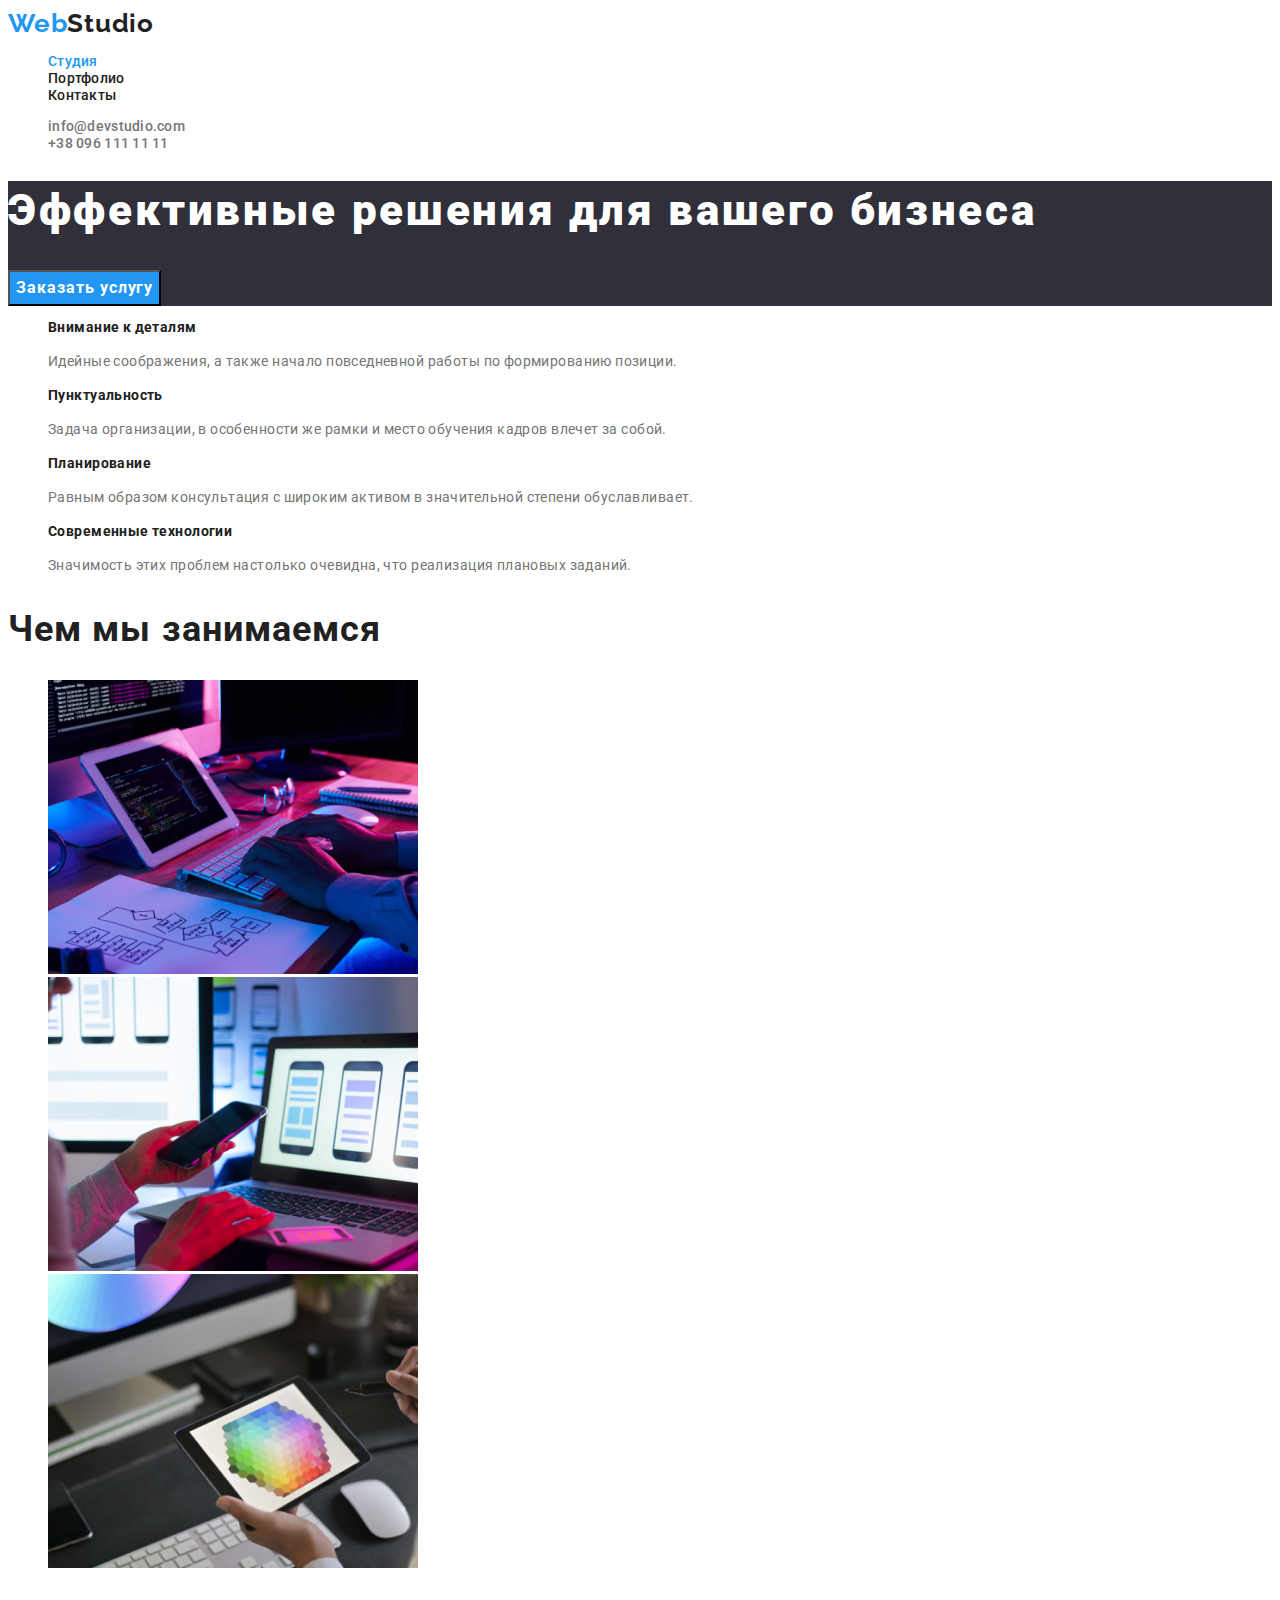
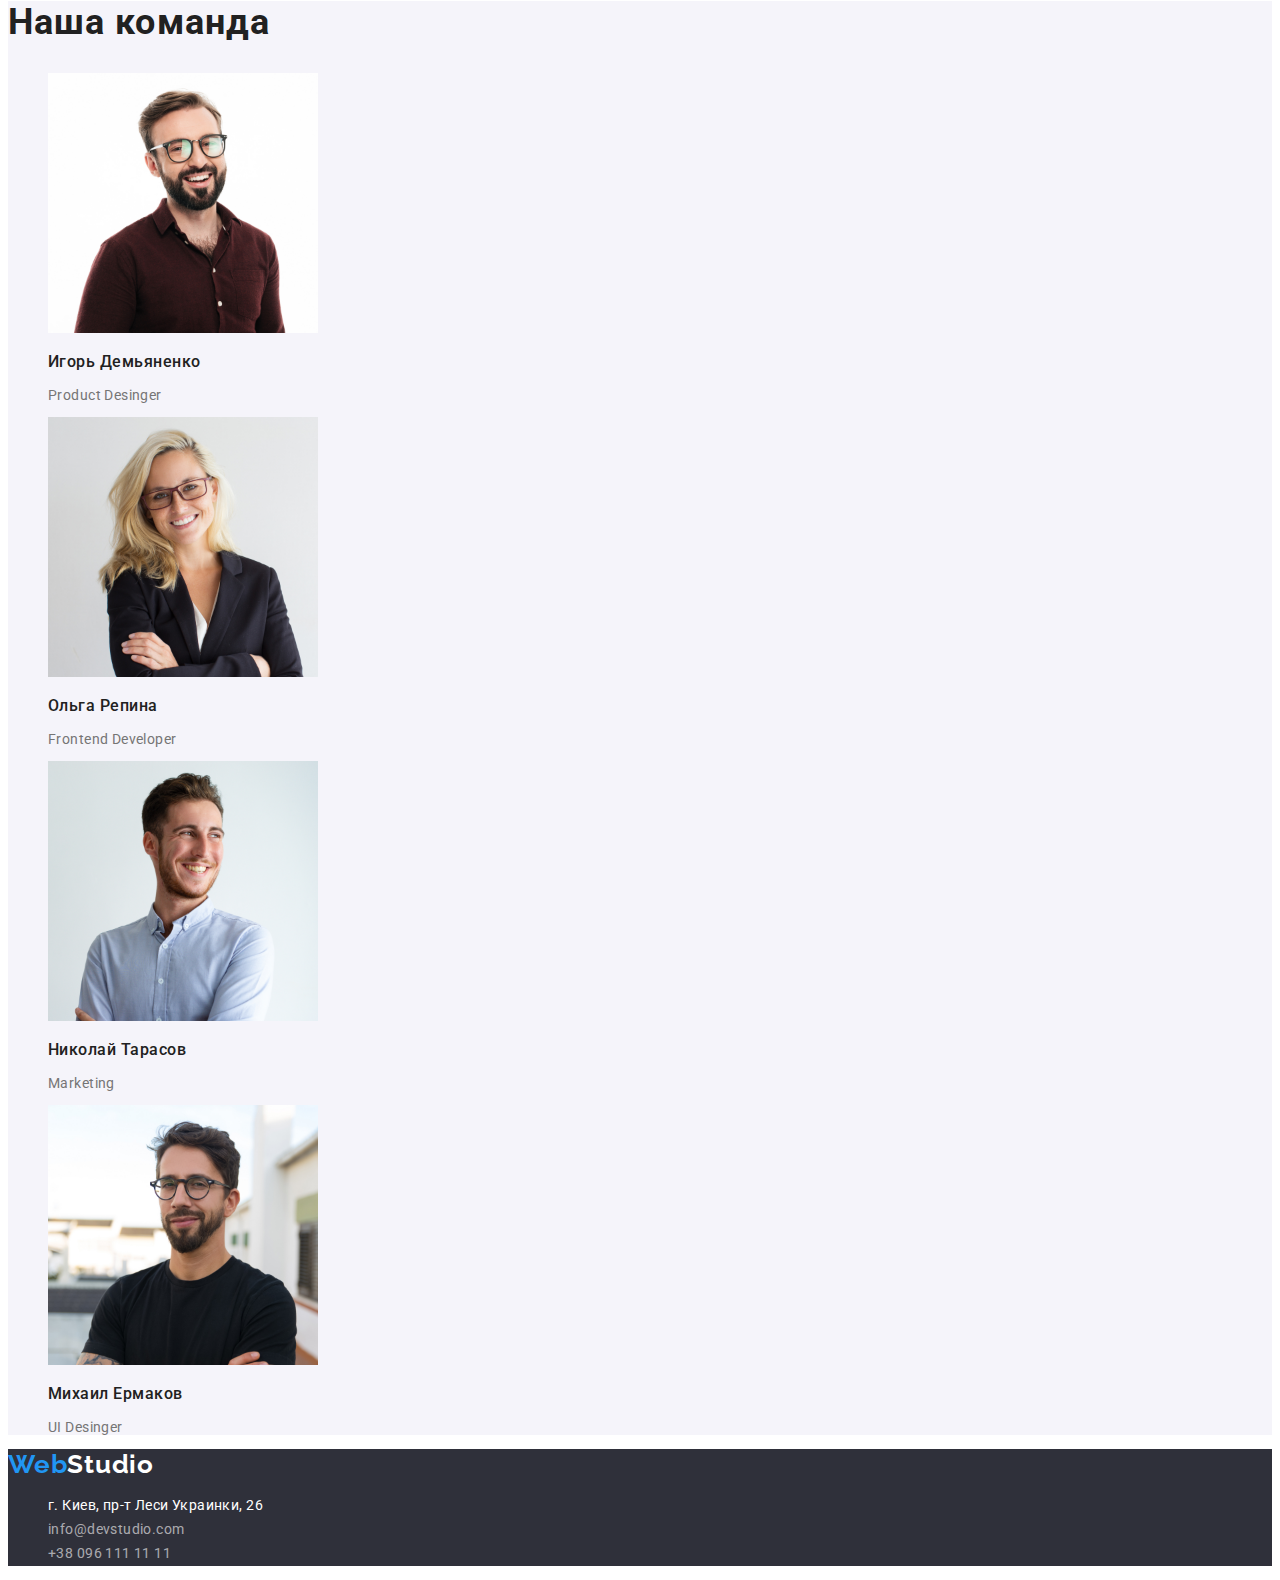
==== index.html @ acb9602a "Новый репозиторий" ====
<!DOCTYPE html>
<html lang="ru">
    <head>
        <meta charset="UTF-8">
        <meta http-equiv="X-UA-Compatible" content="IE=edge">
        <meta name="viewport" content="width=device-width, initial-scale=1.0">
        <title>Document</title>
        <link rel="preconnect" href="https://fonts.googleapis.com">
        <link rel="preconnect" href="https://fonts.gstatic.com" crossorigin>
        <link href="https://fonts.googleapis.com/css2?family=Raleway:wght@700&family=Roboto:wght@400;500;700;900&display=swap" rel="stylesheet">
        <link rel="stylesheet" href="./css/styles.css">
    </head>
    <body>  
        <!--Шапка-->
        <header class="header">
            <nav class="header-navigation">
                <a href="/" class="link header-logo">Web<span class="header-studio">Studio</span> </a>
                <ul class="list header-list">
                    <li class="header-item"><a class="link header-link current"  href="./index.html">Студия</a></li>
                    <li class="header-item"><a class="link header-link" href="./portfolio.html">Портфолио</a></li>
                    <li class="header-item"><a class="link header-link" href="">Контакты</a></li>
                </ul>
            </nav>              
            <ul class="list contact-list">
                <li class="contact-item"><a href="mailto:info@devstudio.com" class="link contact-link" >info@devstudio.com</a></li>
                <li class="contact-item"><a href="tel:+380961111111" class="link contact-link">+38 096 111 11 11</a></li>
            </ul>
        </header>  
        <main>
        <!--Основной-->  
            <div class="hero">
                <section class="hero-section">
                    <h1 class="hero-section-title">Эффективные решения для вашего бизнеса</h1>
                    <button type="button" class="hero-section-btn">Заказать услугу</button>
                </section>
            </div> 
        <!--Наша особенность-->
            <section class="differences">
                <h2 class="visually-hidden" >Наша особенность</h2>
                <ul class="list differences-list">
                    <li class="differences-item">
                        <h3 class="differences-title">Внимание к деталям</h3>
                        <p class="differences-after-title" >Идейные соображения, а также начало повседневной работы по формированию позиции.</p>
                    </li>
                    <li class="differences-item">
                        <h3 class="differences-title">Пунктуальность</h3>
                        <p class="differences-after-title">Задача организации, в особенности же рамки и место обучения кадров влечет за собой.</p>     
                    </li>
                    <li class="differences-item">
                        <h3 class="differences-title">Планирование</h3>
                        <p class="differences-after-title">Равным образом консультация с широким активом в значительной степени обуславливает.</p>                  
                    </li>
                    <li class="differences-item">
                        <h3 class="differences-title">Современные технологии</h3>
                        <p class="differences-after-title">Значимость этих проблем настолько очевидна, что реализация плановых заданий.</p>
                    </li>
                </ul> 
            </section>
        <!--Чем мы занимаемся-->   
            <section class="work">
                <h2 class="work-title">Чем мы занимаемся</h2>
                <ul class="list work-list">
                    <li class="work-item">
                        <img src="./images/картинка1.jpg" alt="картинка 1" width="370" height="294">
                    </li>
                    <li class="work-item">
                        <img src="./images/картинка2.jpg" alt="картинка 2" width="370" height="294">
                    </li>
                    <li class="work-item">
                        <img src="./images/картинка3.jpg" alt="картинка 3" width="370" height="294">
                    </li>
                </ul> 
            </section>
        <!--Наша команда-->
            <section class="command">
                <h2 class="command-title">Наша команда</h2>
                <ul class="list command-list">
                    <li class="command-item">
                        <img src="./images/ИгорьДемьяненко.jpg" alt="Игорь Демьяненко" width="270" height="260">
                        <h3 class="command-name">Игорь Демьяненко</h3>
                        <p class="command-after-title">Product Desinger</p>
                    </li> 
                    <li class="command-item"><img src="./images/ОльгаРепина.jpg" alt="Ольга Репина" width="270" height="260">
                        <h3 class="command-name">Ольга Репина</h3>
                        <p class="command-after-title">Frontend Developer</p>
                    </li>
                    <li class="command-item">
                        <img src="./images/НиколайТарасов.jpg" alt="Николай Тарасов" width="270" height="260">
                        <h3 class="command-name">Николай Тарасов</h3>
                        <p class="command-after-title">Marketing</p>
                    </li>
                    <li class="command-item">
                        <img src="./images/МихаилЕрмаков.jpg" alt="Михаил Ермаков" width="270" height="260">
                        <h3 class="command-name">Михаил Ермаков</h3>
                        <p class="command-after-title">UI Desinger</p>
                    </li>    
                </ul>    
            </section>    
        </main> 
        <!--Подвал-->
        <footer class="footer">
            <a href="/" class="link footer-logo">Web<span class="footer-studio">Studio</span> </a>
            <address>
                <ul class="list footer-list">
                    <li class="footer-item"><a href="" class="link footer-adress">г. Киев, пр-т Леси Украинки, 26</a></li>
                    <li class="footer-item"><a href="mailto:info@devstudio.com" class="link footer-link">info@devstudio.com</a></li>
                    <li class="footer-item"><a href="tel:+380961111111" class="link footer-link">+38 096 111 11 11</a></li>
                </ul>
            </address>
        </footer>
    </body>
</html>
---- css/styles.css ----
/* основной цвет заголовка #FFFFFF */
/* второй цвет заголовка #212121 */
/* основной  цвет текста #757575 */
/* контакты цвет rgba(255, 255, 255, 0.6) */
/* акцент цвет #2196F3 */

/* основной фон #E5E5E5 */
/* второй фон #2F303A; */
/* третий фон  #F5F4FA */
/* фон шапки #FFFFFF */
/* фон подвал #2F303A*/

/* основной фон кнопки #2196F3 */
/* второй фон кнопки rgba(0, 0, 0, 0.15) */
/* основной цвет текста кнопки #FFFFFF */
/* второй цвет текста кнопки #212121 */
/* основной фон кнопки портфолио #F5F4FA */
/* второй фон кнопки портфолио #2196F3 */
/* основной текст кнопки портфолио #212121 */
/* второй цвет кнопки портфолио #FFFFFF */

:root {
    --main-title-color:#FFFFFF;
    --second-title-color:#212121;
    --main-text-color:#757575;
    --contacts-color:rgba(255, 255, 255, 0.6);
    --accent-color:#2196F3;
    --main-background:#FFFFFF;
    --second-background:#2F303A;
    --third-background:#F5F4FA;
    --header-background:#FFFFFF;
    --footer-background:#2F303A;
    
}

body {
    font-family:'Roboto', sans-serif;
    background-color:var(--main-background);
    color:var(--main-text-color);
    font-size: 14px;
    letter-spacing: 0.03em;
}

.list {
    list-style:none;
}

.link{
    text-decoration: none;
}

/* ------------------- HEDER-------------------------- */

.header{
    background-color:var(--header-background)
}
.header-logo {
font-family: Raleway;
font-weight: 700;
font-size: 26px;
line-height: 1.19;
letter-spacing: 0.03em;
color: var(--accent-color);
}
.header-studio{
    color: var(--second-title-color);
}
.header-link{
    font-style: normal;
    font-weight: 500;
    font-size: 14px;
    line-height: 1.14;
    letter-spacing: 0.02em;
    color:var(--second-title-color);
}
.header-link:hover,
.header-link:focus{
    color: var(--accent-color);
}
.current{
    color: var(--accent-color);
}
.contact-link{
    font-weight: 500;
    font-size: 14px;
    line-height: 1.14;
    letter-spacing: 0.02em;
    color: var(--main-text-color);
}
.contact-link:hover, 
.contact-link:focus{
    color: var(--accent-color);
}

/* ------------------- HERO-------------------------- */

.hero{
    background-color: var(--second-background);
}
.hero-section-title{
    font-weight: 900;
    font-size: 44px;
    line-height: 1.36;
    letter-spacing: 0.06em;
    color:var(--main-title-color);
}
.hero-section-btn{
    cursor: pointer;
    background-color:var(--accent-color) ;
    font-family: inherit;
    font-weight: 700;
    font-size: 16px;
    line-height: 1.87;
    letter-spacing: 0.06em;
    color:var(--main-title-color);
}

/* -------------------DIFFERENCES-------------------------- */

.visually-hidden {
    position: absolute;
    white-space: nowrap;
    width: 1px;
    height: 1px;
    overflow: hidden;
    border: 0;
    padding: 0;
    clip: rect(0 0 0 0);
    clip-path: inset(50%);
    margin: -1px;
}
.differences-title{  
    font-weight: 700;
    font-size: 14px;
    line-height: 1.14;
    letter-spacing: 0.03em;
    color: var(--second-title-color);
}
.differences-after-title{
    font-weight: 400;
    font-size: 14px;
    line-height: 1.71;
    letter-spacing: 0.03em;
}

/* -------------------WORK-------------------------- */

.work-title{
        font-weight: 700;
        font-size: 36px;
        line-height: 1.17;
        letter-spacing: 0.03em;
        color:var(--second-title-color);
}

/* -------------------COMMAND-------------------------- */

.command{
    background-color: var(--third-background);
}
.command-title{
    font-weight: 700;
    font-size: 36px;
    line-height: 1.17;
    letter-spacing: 0.03em;  
    color:var(--second-title-color);  
}

.command-name{
    font-weight: 500;
    font-size: 16px;
    line-height: 1.19;
    letter-spacing: 0.03em;
    color: var(--second-title-color);
}

/* -------------------FOOTER-------------------------- */

.footer{
    background-color:var(--footer-background); 
}

.footer-logo {
    font-family: Raleway;
    font-weight: 700;
    font-size: 26px;
    line-height: 1.19;
    letter-spacing: 0.03em;
    color: var(--accent-color);
    }

.footer-studio{
    color:var(--main-title-color);
    }

.footer-adress{
    font-style: normal;
    font-weight: 400;
    font-size: 14px;
    line-height: 1.71;
    letter-spacing: 0.03em;
    color:var(--main-title-color);
}
.footer-adress:hover,
.footer-adress:focus{
    color: var(--accent-color);
}
.footer-link{
    font-style: normal;
    font-weight: 400;
    font-size: 14px;
    line-height: 1.71;
    letter-spacing: 0.03em;
    color:var(--contacts-color);
    }
.footer-link:hover,
.footer-link:focus{
    color: var(--accent-color);
}

/* -------------------PORFOLIO BTN-------------------------- */

.porfolio-btn{
    font-weight: 500;
    font-size: 16px;
    line-height: 1.62;
    letter-spacing: 0.03em;
    color: #212121;  
    background-color:#F5F4FA;
}
.porfolio-btn:hover, 
.porfolio-btn:focus{
    color: #FFFFFF;
    background-color:var(--accent-color)
}

/* -------------------PROJECTS-------------------------- */

.project-title{
    font-weight: 700;
    font-size: 18px;
    line-height: 2.0px;
    letter-spacing: 0.06em;
    color:var(--second-title-color);
}
.project-after-title{
    font-weight: 400;
    font-size: 16px;
    line-height: 1.87;
    letter-spacing: 0.03em;
    color:var(--main-text-color);
}
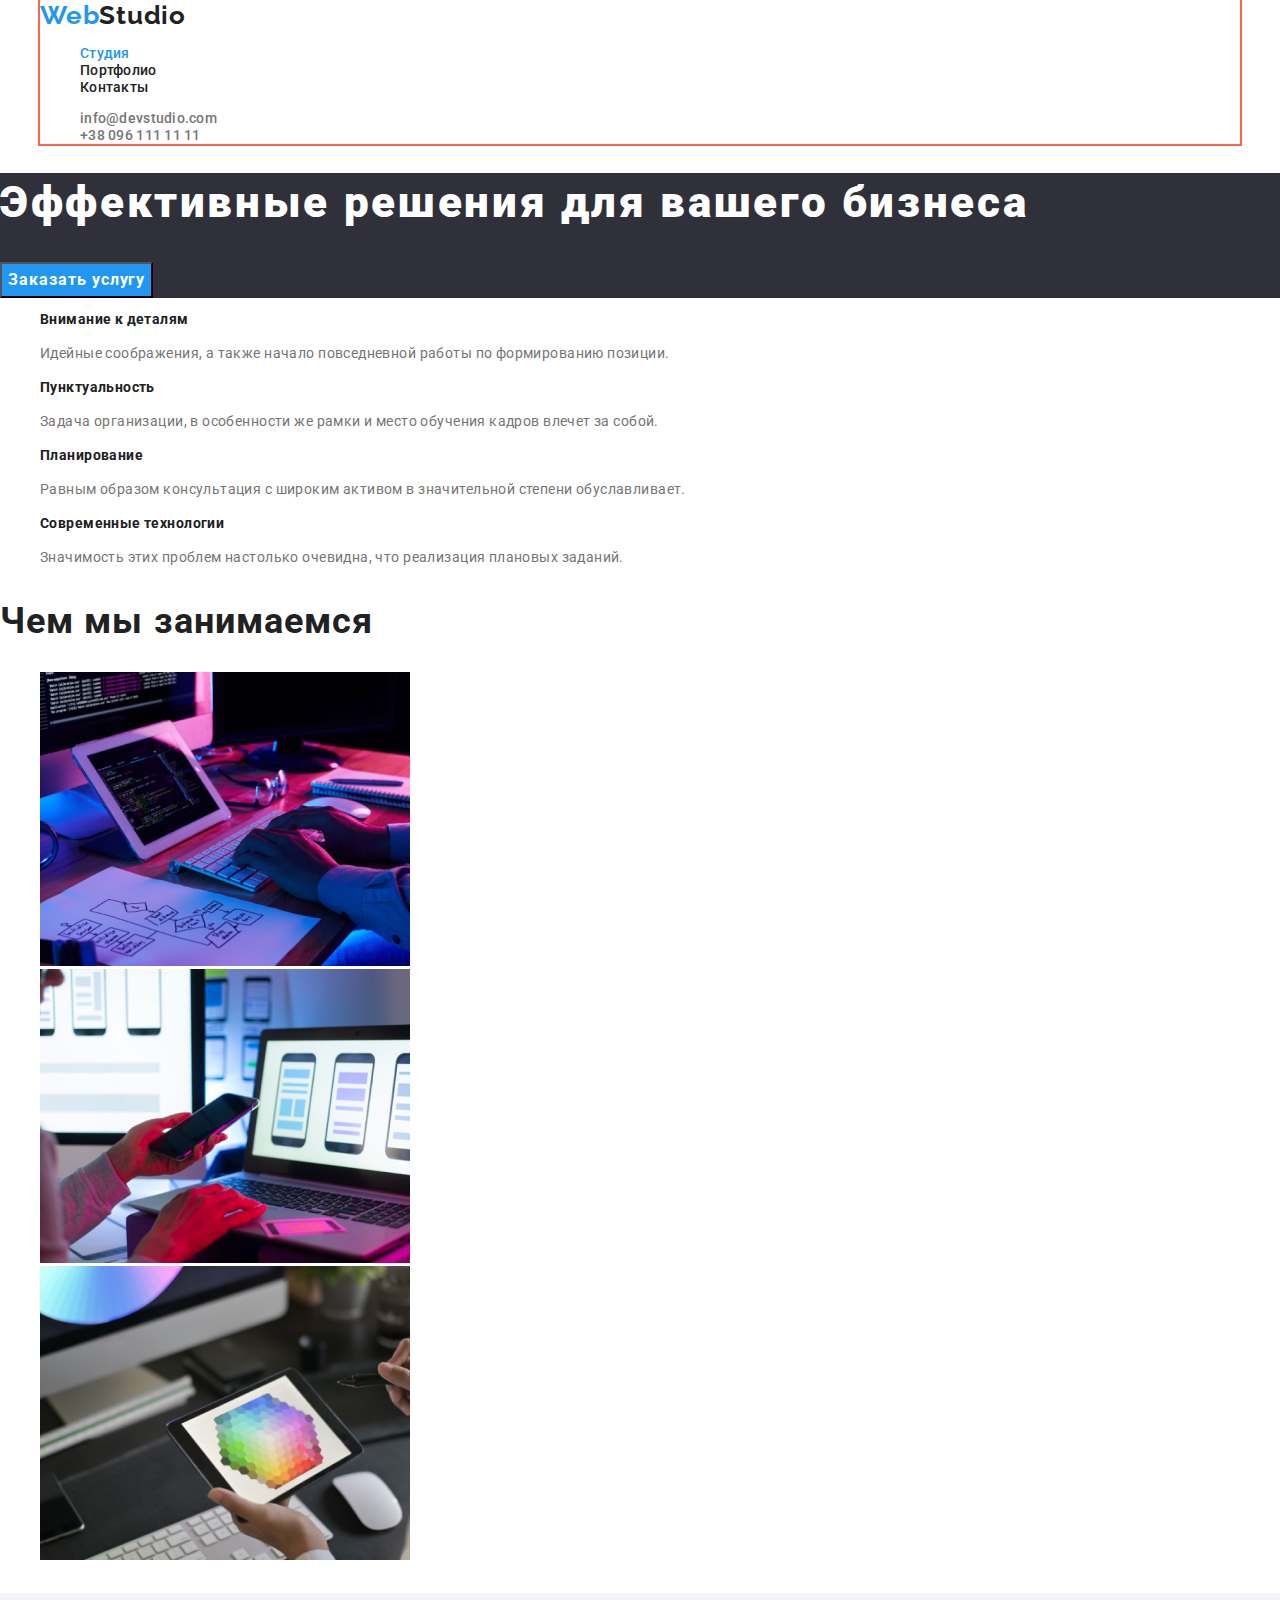
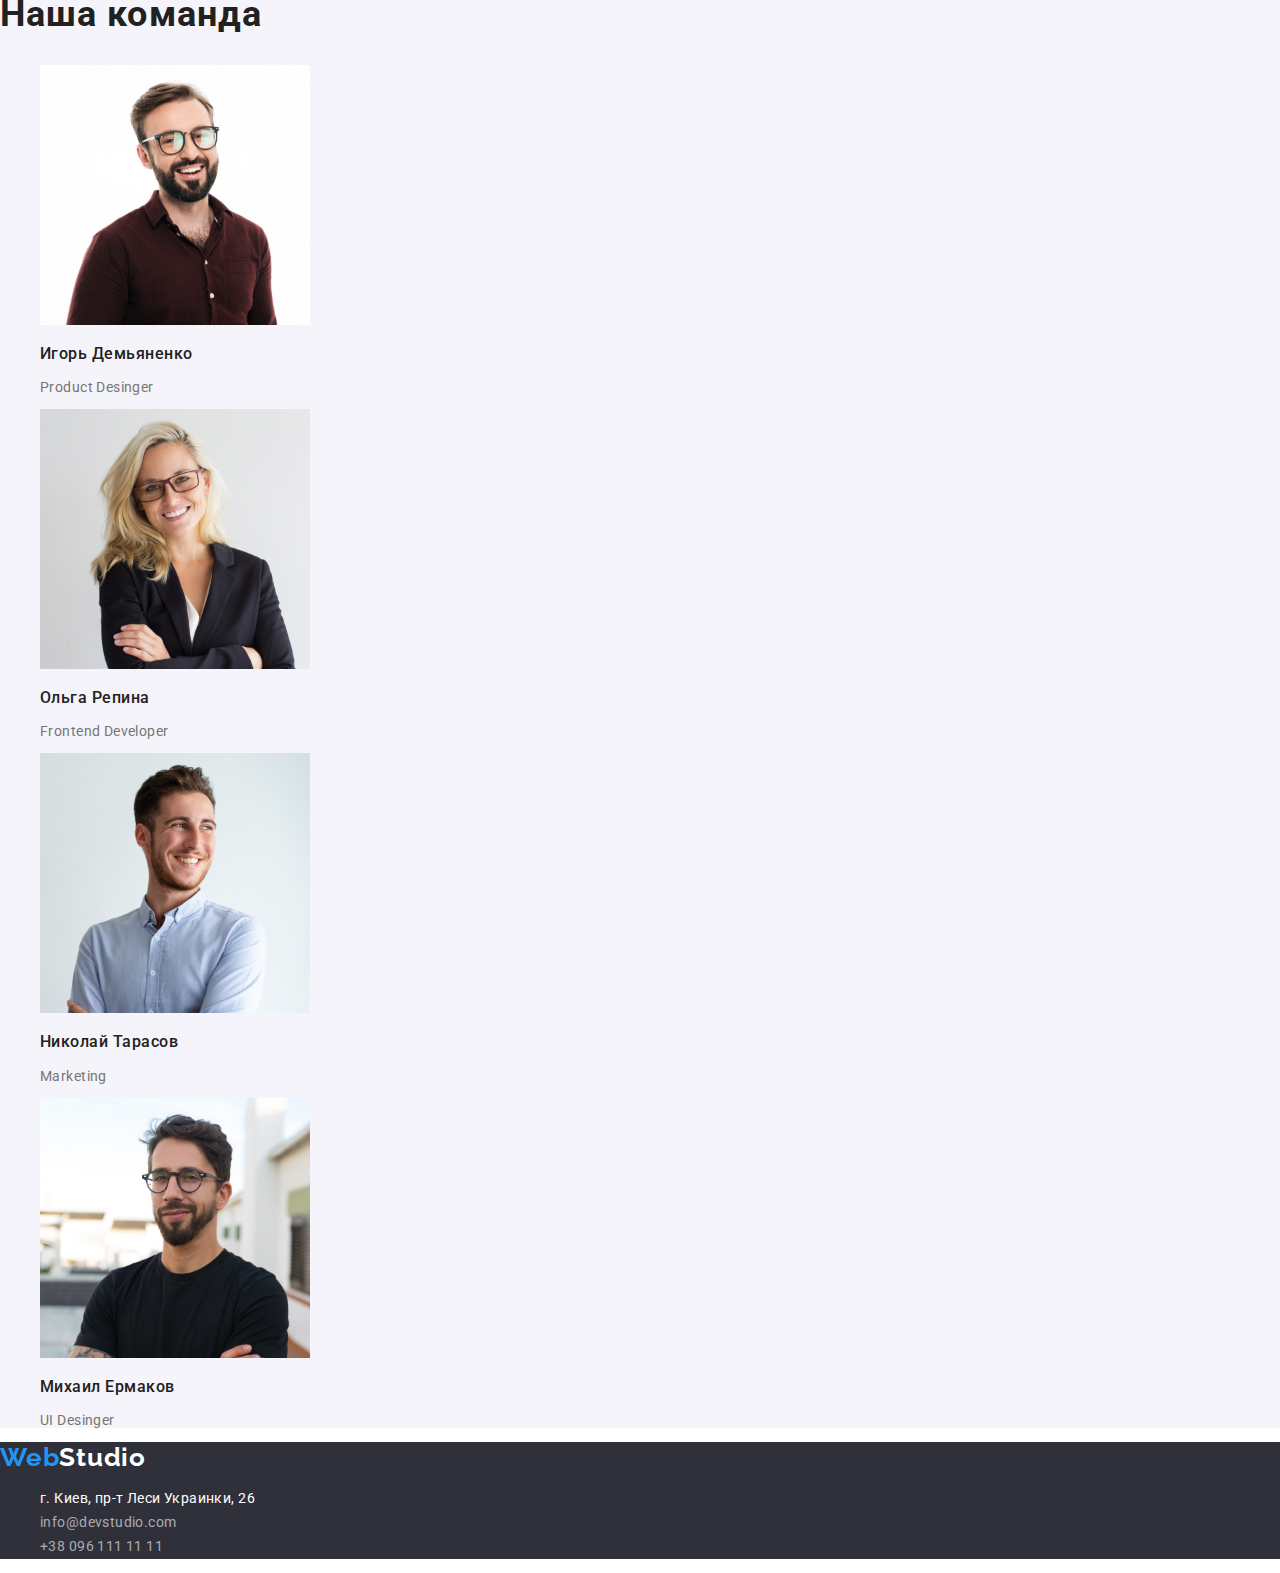
==== commit aad8af23: "Нормализация styles.css" ====
--- a/index.html
+++ b/index.html
@@ -8,23 +8,26 @@
         <link rel="preconnect" href="https://fonts.googleapis.com">
         <link rel="preconnect" href="https://fonts.gstatic.com" crossorigin>
         <link href="https://fonts.googleapis.com/css2?family=Raleway:wght@700&family=Roboto:wght@400;500;700;900&display=swap" rel="stylesheet">
+        <link rel="stylesheet" href="https://cdn.jsdelivr.net/npm/modern-normalize@1.1.0/modern-normalize.min.css">
         <link rel="stylesheet" href="./css/styles.css">
     </head>
     <body>  
         <!--Шапка-->
         <header class="header">
-            <nav class="header-navigation">
-                <a href="/" class="link header-logo">Web<span class="header-studio">Studio</span> </a>
-                <ul class="list header-list">
-                    <li class="header-item"><a class="link header-link current"  href="./index.html">Студия</a></li>
-                    <li class="header-item"><a class="link header-link" href="./portfolio.html">Портфолио</a></li>
-                    <li class="header-item"><a class="link header-link" href="">Контакты</a></li>
+            <div class="container">
+                <nav class="header-navigation">
+                    <a href="/" class="link header-logo">Web<span class="header-studio">Studio</span> </a>
+                    <ul class="list header-list">
+                        <li class="header-item"><a class="link header-link current"  href="./index.html">Студия</a></li>
+                        <li class="header-item"><a class="link header-link" href="./portfolio.html">Портфолио</a></li>
+                        <li class="header-item"><a class="link header-link" href="">Контакты</a></li>
+                    </ul>
+                </nav>              
+                <ul class="list contact-list">
+                    <li class="contact-item"><a href="mailto:info@devstudio.com" class="link contact-link" >info@devstudio.com</a></li>
+                    <li class="contact-item"><a href="tel:+380961111111" class="link contact-link">+38 096 111 11 11</a></li>
                 </ul>
-            </nav>              
-            <ul class="list contact-list">
-                <li class="contact-item"><a href="mailto:info@devstudio.com" class="link contact-link" >info@devstudio.com</a></li>
-                <li class="contact-item"><a href="tel:+380961111111" class="link contact-link">+38 096 111 11 11</a></li>
-            </ul>
+            </div>   
         </header>  
         <main>
         <!--Основной-->  
@@ -98,15 +101,15 @@
             </section>    
         </main> 
         <!--Подвал-->
-        <footer class="footer">
-            <a href="/" class="link footer-logo">Web<span class="footer-studio">Studio</span> </a>
-            <address>
-                <ul class="list footer-list">
-                    <li class="footer-item"><a href="" class="link footer-adress">г. Киев, пр-т Леси Украинки, 26</a></li>
-                    <li class="footer-item"><a href="mailto:info@devstudio.com" class="link footer-link">info@devstudio.com</a></li>
-                    <li class="footer-item"><a href="tel:+380961111111" class="link footer-link">+38 096 111 11 11</a></li>
-                </ul>
-            </address>
+        <footer class="footer"> 
+                    <a href="/" class="link footer-logo">Web<span class="footer-studio">Studio</span> </a>
+                    <address>
+                        <ul class="list footer-list">
+                            <li class="footer-item"><a href="" class="link footer-adress">г. Киев, пр-т Леси Украинки, 26</a></li>
+                            <li class="footer-item"><a href="mailto:info@devstudio.com" class="link footer-link">info@devstudio.com</a></li>
+                            <li class="footer-item"><a href="tel:+380961111111" class="link footer-link">+38 096 111 11 11</a></li>
+                        </ul>
+                    </address>        
         </footer>
     </body>
 </html>--- a/css/styles.css
+++ b/css/styles.css
@@ -33,6 +33,17 @@
     
 }
 
+/* 
+html{
+    box-sizing: border-box;  
+}
+*,
+*::before,
+*::after {
+    box-sizing: inherit;
+} 
+*/
+
 body {
     font-family:'Roboto', sans-serif;
     background-color:var(--main-background);
@@ -91,6 +102,13 @@
 .contact-link:focus{
     color: var(--accent-color);
 }
+
+.container{ 
+    margin-left: auto;
+    margin-right: auto;
+    width: 1200px;
+    outline: 2px solid tomato;
+} 
 
 /* ------------------- HERO-------------------------- */
 
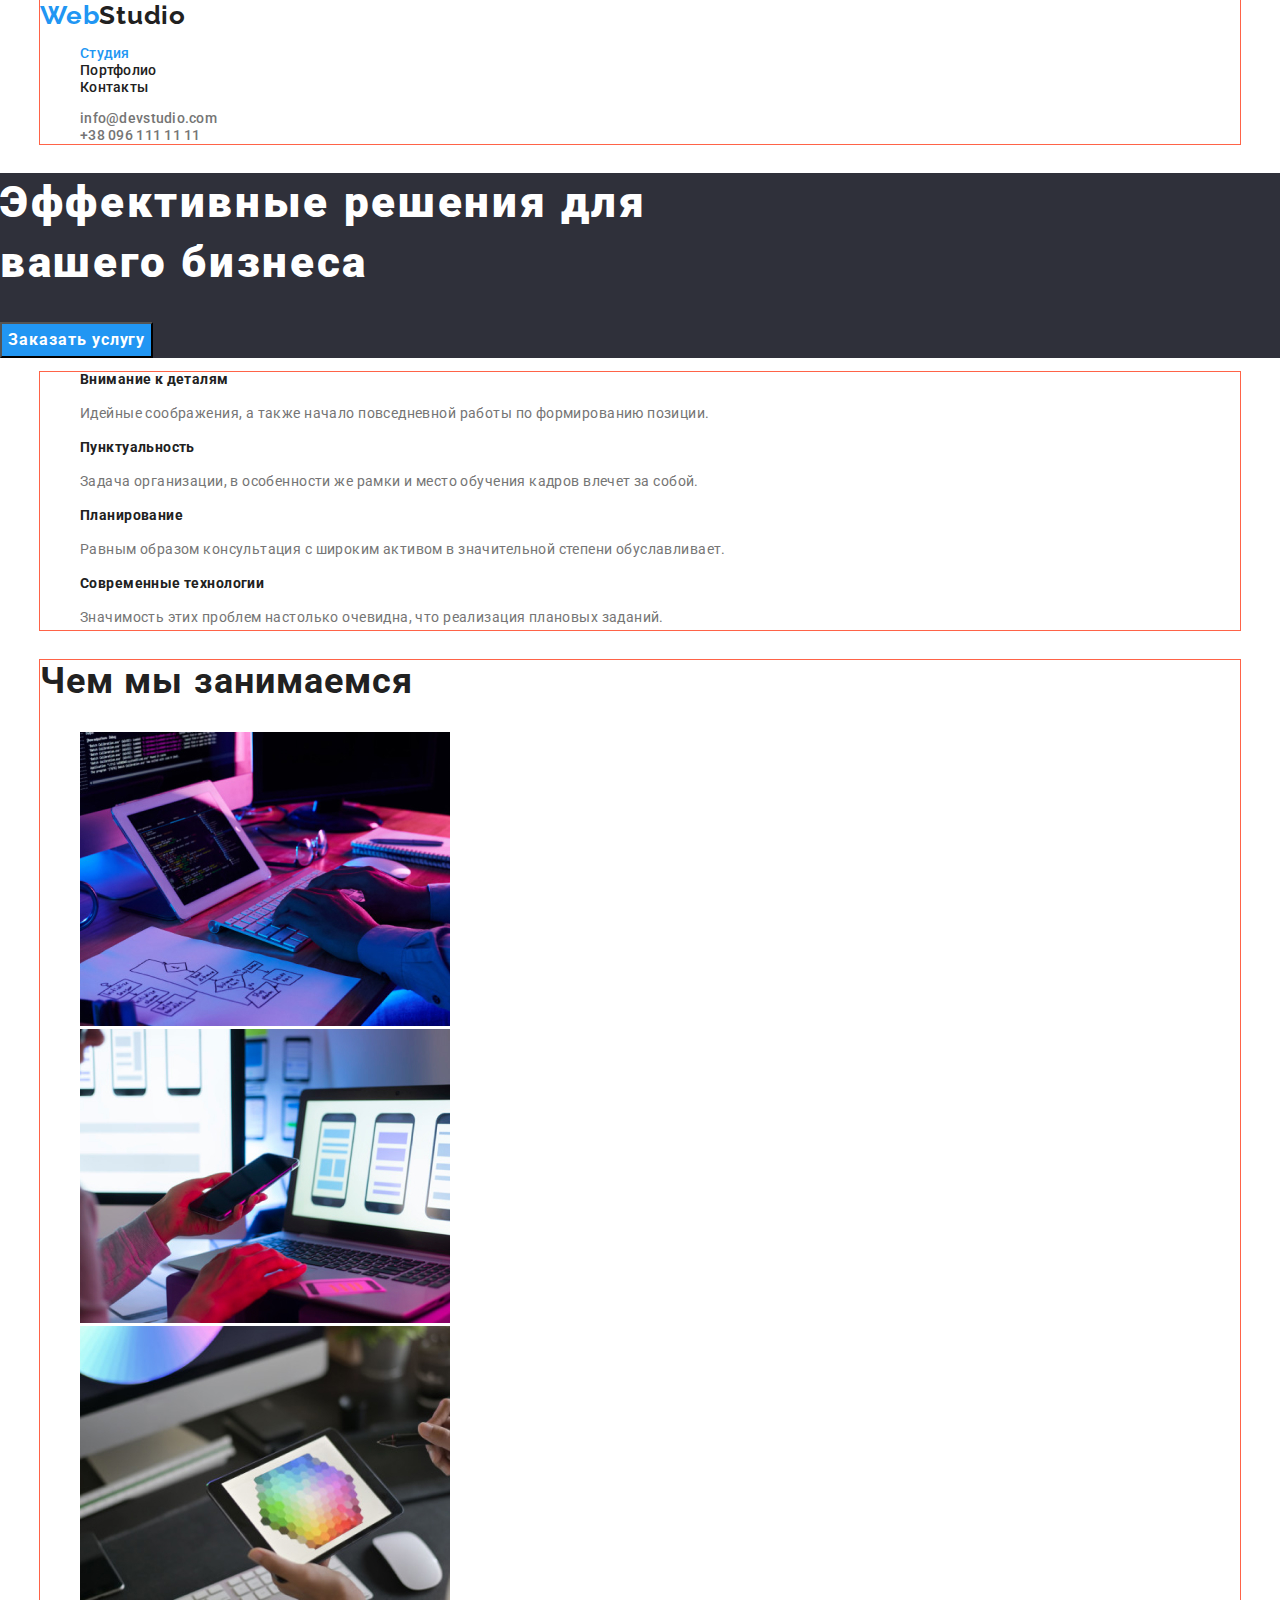
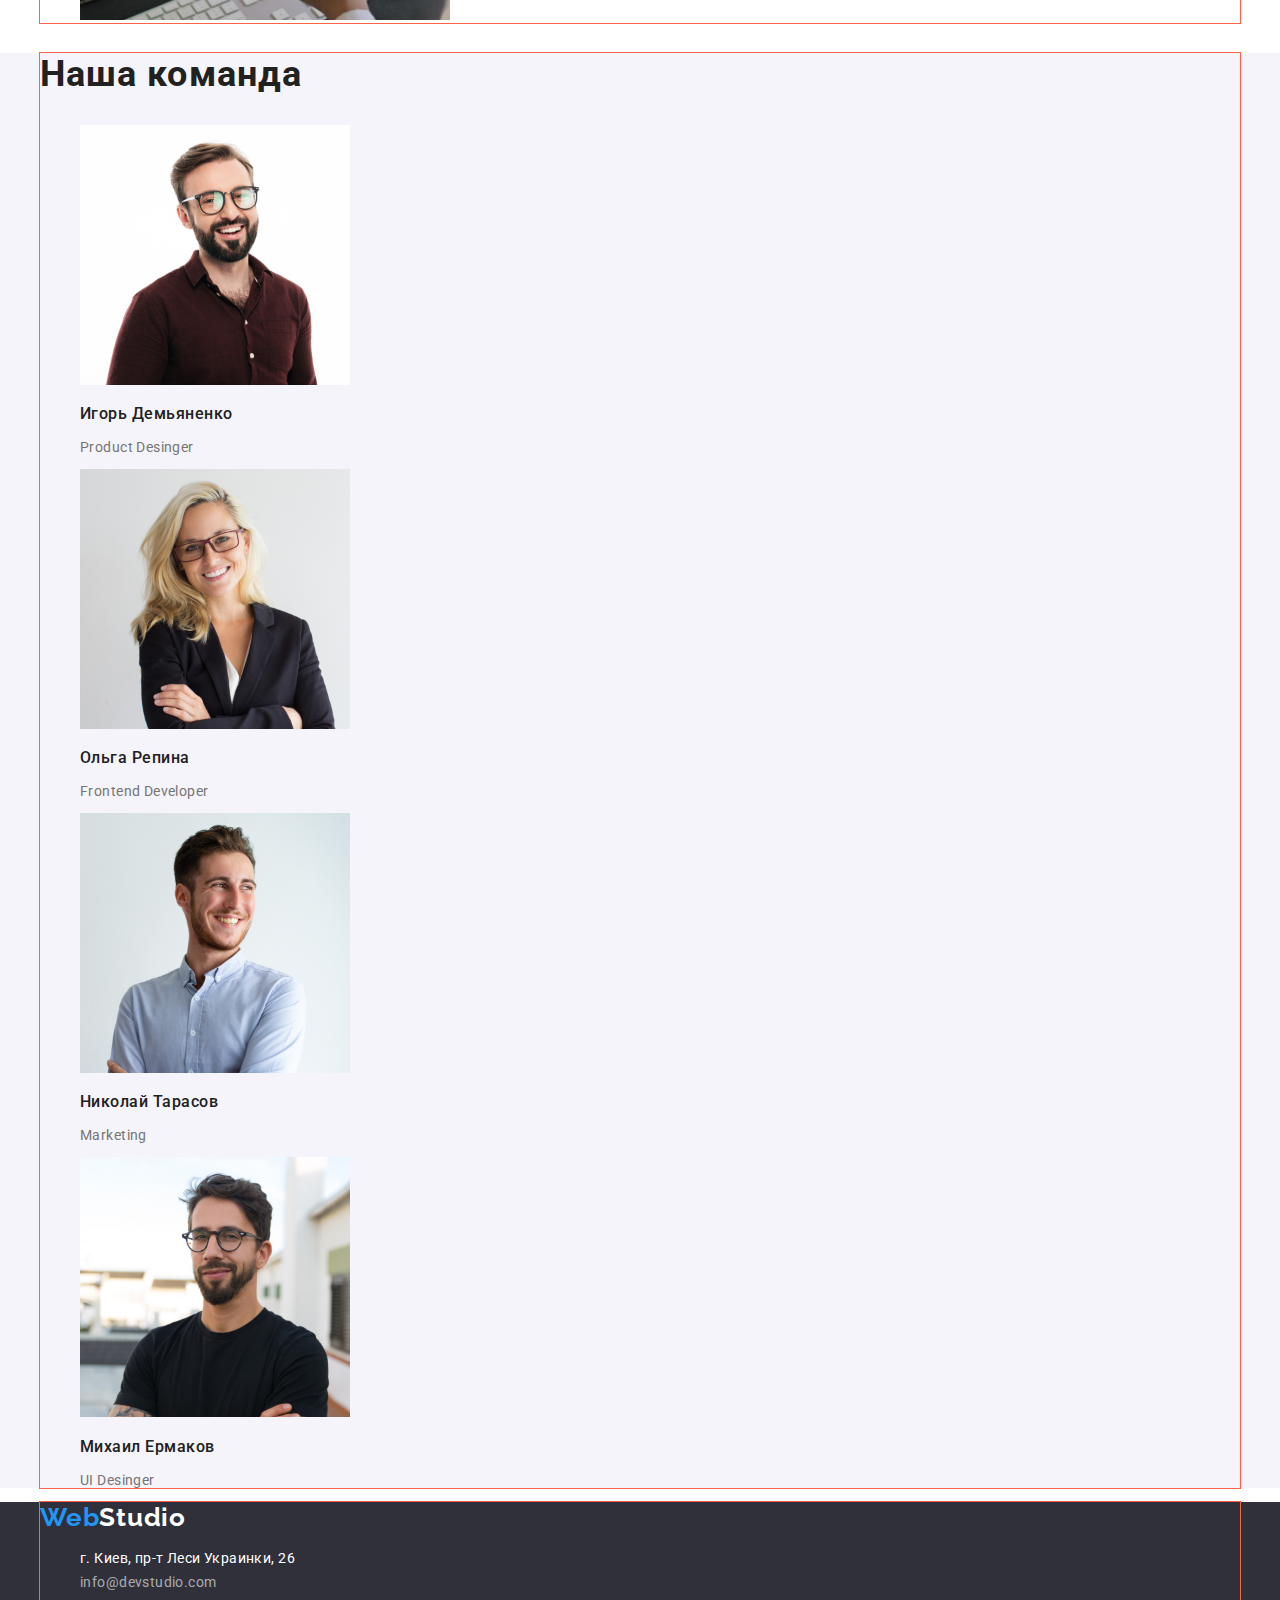
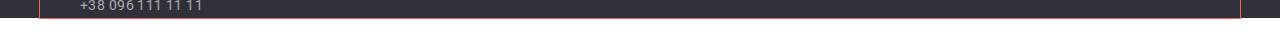
==== commit c243e2ca: "Название секций" ====
--- a/index.html
+++ b/index.html
@@ -13,95 +13,104 @@
     </head>
     <body>  
         <!--Шапка-->
-        <header class="header">
-            <div class="container">
-                <nav class="header-navigation">
-                    <a href="/" class="link header-logo">Web<span class="header-studio">Studio</span> </a>
-                    <ul class="list header-list">
-                        <li class="header-item"><a class="link header-link current"  href="./index.html">Студия</a></li>
-                        <li class="header-item"><a class="link header-link" href="./portfolio.html">Портфолио</a></li>
-                        <li class="header-item"><a class="link header-link" href="">Контакты</a></li>
+            <header class="header">
+                <div class="header-container">
+                    <nav class="header-navigation">
+                        <a href="/" class="link header-logo">Web<span class="header-studio">Studio</span> </a>
+                        <ul class="list header-list">
+                            <li class="header-item"><a class="link header-link current"  href="./index.html">Студия</a></li>
+                            <li class="header-item"><a class="link header-link" href="./portfolio.html">Портфолио</a></li>
+                            <li class="header-item"><a class="link header-link" href="">Контакты</a></li>
+                        </ul>
+                    </nav>              
+                    <ul class="list contact-list">
+                        <li class="contact-item"><a href="mailto:info@devstudio.com" class="link contact-link" >info@devstudio.com</a></li>
+                        <li class="contact-item"><a href="tel:+380961111111" class="link contact-link">+38 096 111 11 11</a></li>
                     </ul>
-                </nav>              
-                <ul class="list contact-list">
-                    <li class="contact-item"><a href="mailto:info@devstudio.com" class="link contact-link" >info@devstudio.com</a></li>
-                    <li class="contact-item"><a href="tel:+380961111111" class="link contact-link">+38 096 111 11 11</a></li>
-                </ul>
-            </div>   
-        </header>  
-        <main>
-        <!--Основной-->  
-            <div class="hero">
-                <section class="hero-section">
-                    <h1 class="hero-section-title">Эффективные решения для вашего бизнеса</h1>
-                    <button type="button" class="hero-section-btn">Заказать услугу</button>
+                </div>   
+            </header>  
+            <main>
+            <!--Основной-->  
+                <div class="hero">
+                    <section class="hero-section">
+                        <div class="section-title-container">
+                            <h1 class="hero-section-title">Эффективные решения для вашего бизнеса</h1>
+                        </div>
+                        <button type="button" class="hero-section-btn">Заказать услугу</button>
+                    </section>
+                </div> 
+            <!--Наша особенность-->
+                <div class="differences-container">
+                    <section class="differences">
+                        <h2 class="visually-hidden" >Наша особенность</h2>
+                        <ul class="list differences-list">
+                            <li class="differences-item">
+                                <h3 class="differences-title">Внимание к деталям</h3>
+                                <p class="differences-after-title" >Идейные соображения, а также начало повседневной работы по формированию позиции.</p>
+                            </li>
+                            <li class="differences-item">
+                                <h3 class="differences-title">Пунктуальность</h3>
+                                <p class="differences-after-title">Задача организации, в особенности же рамки и место обучения кадров влечет за собой.</p>     
+                            </li>
+                            <li class="differences-item">
+                                <h3 class="differences-title">Планирование</h3>
+                                <p class="differences-after-title">Равным образом консультация с широким активом в значительной степени обуславливает.</p>                  
+                            </li>
+                            <li class="differences-item">
+                                <h3 class="differences-title">Современные технологии</h3>
+                                <p class="differences-after-title">Значимость этих проблем настолько очевидна, что реализация плановых заданий.</p>
+                            </li>
+                        </ul> 
+                    </section>
+                </div>
+            <!--Чем мы занимаемся--> 
+            <div class="work-container">
+                <section class="work">
+                    <h2 class="work-title">Чем мы занимаемся</h2>
+                    <ul class="list work-list">
+                        <li class="work-item">
+                            <img src="./images/картинка1.jpg" alt="картинка 1" width="370" height="294">
+                        </li>
+                        <li class="work-item">
+                            <img src="./images/картинка2.jpg" alt="картинка 2" width="370" height="294">
+                        </li>
+                        <li class="work-item">
+                            <img src="./images/картинка3.jpg" alt="картинка 3" width="370" height="294">
+                        </li>
+                    </ul> 
                 </section>
-            </div> 
-        <!--Наша особенность-->
-            <section class="differences">
-                <h2 class="visually-hidden" >Наша особенность</h2>
-                <ul class="list differences-list">
-                    <li class="differences-item">
-                        <h3 class="differences-title">Внимание к деталям</h3>
-                        <p class="differences-after-title" >Идейные соображения, а также начало повседневной работы по формированию позиции.</p>
-                    </li>
-                    <li class="differences-item">
-                        <h3 class="differences-title">Пунктуальность</h3>
-                        <p class="differences-after-title">Задача организации, в особенности же рамки и место обучения кадров влечет за собой.</p>     
-                    </li>
-                    <li class="differences-item">
-                        <h3 class="differences-title">Планирование</h3>
-                        <p class="differences-after-title">Равным образом консультация с широким активом в значительной степени обуславливает.</p>                  
-                    </li>
-                    <li class="differences-item">
-                        <h3 class="differences-title">Современные технологии</h3>
-                        <p class="differences-after-title">Значимость этих проблем настолько очевидна, что реализация плановых заданий.</p>
-                    </li>
-                </ul> 
-            </section>
-        <!--Чем мы занимаемся-->   
-            <section class="work">
-                <h2 class="work-title">Чем мы занимаемся</h2>
-                <ul class="list work-list">
-                    <li class="work-item">
-                        <img src="./images/картинка1.jpg" alt="картинка 1" width="370" height="294">
-                    </li>
-                    <li class="work-item">
-                        <img src="./images/картинка2.jpg" alt="картинка 2" width="370" height="294">
-                    </li>
-                    <li class="work-item">
-                        <img src="./images/картинка3.jpg" alt="картинка 3" width="370" height="294">
-                    </li>
-                </ul> 
-            </section>
-        <!--Наша команда-->
-            <section class="command">
-                <h2 class="command-title">Наша команда</h2>
-                <ul class="list command-list">
-                    <li class="command-item">
-                        <img src="./images/ИгорьДемьяненко.jpg" alt="Игорь Демьяненко" width="270" height="260">
-                        <h3 class="command-name">Игорь Демьяненко</h3>
-                        <p class="command-after-title">Product Desinger</p>
-                    </li> 
-                    <li class="command-item"><img src="./images/ОльгаРепина.jpg" alt="Ольга Репина" width="270" height="260">
-                        <h3 class="command-name">Ольга Репина</h3>
-                        <p class="command-after-title">Frontend Developer</p>
-                    </li>
-                    <li class="command-item">
-                        <img src="./images/НиколайТарасов.jpg" alt="Николай Тарасов" width="270" height="260">
-                        <h3 class="command-name">Николай Тарасов</h3>
-                        <p class="command-after-title">Marketing</p>
-                    </li>
-                    <li class="command-item">
-                        <img src="./images/МихаилЕрмаков.jpg" alt="Михаил Ермаков" width="270" height="260">
-                        <h3 class="command-name">Михаил Ермаков</h3>
-                        <p class="command-after-title">UI Desinger</p>
-                    </li>    
-                </ul>    
-            </section>    
-        </main> 
-        <!--Подвал-->
-        <footer class="footer"> 
+            </div>      
+            <!--Наша команда-->
+                <section class="command">
+                    <div class="command-container">
+                        <h2 class="command-title">Наша команда</h2>
+                        <ul class="list command-list">
+                            <li class="command-item">
+                                <img src="./images/ИгорьДемьяненко.jpg" alt="Игорь Демьяненко" width="270" height="260">
+                                <h3 class="command-name">Игорь Демьяненко</h3>
+                                <p class="command-after-title">Product Desinger</p>
+                            </li> 
+                            <li class="command-item"><img src="./images/ОльгаРепина.jpg" alt="Ольга Репина" width="270" height="260">
+                                <h3 class="command-name">Ольга Репина</h3>
+                                <p class="command-after-title">Frontend Developer</p>
+                            </li>
+                            <li class="command-item">
+                                <img src="./images/НиколайТарасов.jpg" alt="Николай Тарасов" width="270" height="260">
+                                <h3 class="command-name">Николай Тарасов</h3>
+                                <p class="command-after-title">Marketing</p>
+                            </li>
+                            <li class="command-item">
+                                <img src="./images/МихаилЕрмаков.jpg" alt="Михаил Ермаков" width="270" height="260">
+                                <h3 class="command-name">Михаил Ермаков</h3>
+                                <p class="command-after-title">UI Desinger</p>
+                            </li>    
+                        </ul>    
+                    </div>
+                </section>    
+            </main> 
+            <!--Подвал-->
+            <footer class="footer"> 
+                <div class="footer-container">
                     <a href="/" class="link footer-logo">Web<span class="footer-studio">Studio</span> </a>
                     <address>
                         <ul class="list footer-list">
@@ -109,7 +118,8 @@
                             <li class="footer-item"><a href="mailto:info@devstudio.com" class="link footer-link">info@devstudio.com</a></li>
                             <li class="footer-item"><a href="tel:+380961111111" class="link footer-link">+38 096 111 11 11</a></li>
                         </ul>
-                    </address>        
-        </footer>
+                    </address>  
+                </div>                          
+            </footer>
     </body>
 </html>--- a/css/styles.css
+++ b/css/styles.css
@@ -33,7 +33,7 @@
     
 }
 
-/* 
+
 html{
     box-sizing: border-box;  
 }
@@ -42,9 +42,10 @@
 *::after {
     box-sizing: inherit;
 } 
-*/
+
 
 body {
+    margin: 0;
     font-family:'Roboto', sans-serif;
     background-color:var(--main-background);
     color:var(--main-text-color);
@@ -59,6 +60,14 @@
 .link{
     text-decoration: none;
 }
+
+.container{ 
+    margin-left: auto;
+    margin-right: auto;
+    width: 1200px;
+    outline: 1px solid tomato;
+    text-align: center;
+} 
 
 /* ------------------- HEDER-------------------------- */
 
@@ -103,12 +112,12 @@
     color: var(--accent-color);
 }
 
-.container{ 
-    margin-left: auto;
-    margin-right: auto;
-    width: 1200px;
-    outline: 2px solid tomato;
-} 
+.header-container{
+    margin-left: auto;
+    margin-right: auto;
+    width: 1200px;
+    outline: 1px solid tomato;
+}
 
 /* ------------------- HERO-------------------------- */
 
@@ -133,6 +142,10 @@
     color:var(--main-title-color);
 }
 
+.section-title-container{
+    width: 696px;
+}
+    
 /* -------------------DIFFERENCES-------------------------- */
 
 .visually-hidden {
@@ -161,6 +174,13 @@
     letter-spacing: 0.03em;
 }
 
+.differences-container{
+    margin-left: auto;
+    margin-right: auto;
+    width: 1200px;
+    outline: 1px solid tomato;
+}
+
 /* -------------------WORK-------------------------- */
 
 .work-title{
@@ -171,6 +191,13 @@
         color:var(--second-title-color);
 }
 
+.work-container{
+    margin-left: auto;
+    margin-right: auto;
+    width: 1200px;
+    outline: 1px solid tomato;
+}
+
 /* -------------------COMMAND-------------------------- */
 
 .command{
@@ -192,6 +219,12 @@
     color: var(--second-title-color);
 }
 
+.command-container{
+    margin-left: auto;
+    margin-right: auto;
+    width: 1200px;
+    outline: 1px solid tomato;
+}
 /* -------------------FOOTER-------------------------- */
 
 .footer{
@@ -236,6 +269,12 @@
     color: var(--accent-color);
 }
 
+.footer-container{
+    margin-left: auto;
+    margin-right: auto;
+    width: 1200px;
+    outline: 1px solid tomato;
+}
 /* -------------------PORFOLIO BTN-------------------------- */
 
 .porfolio-btn{
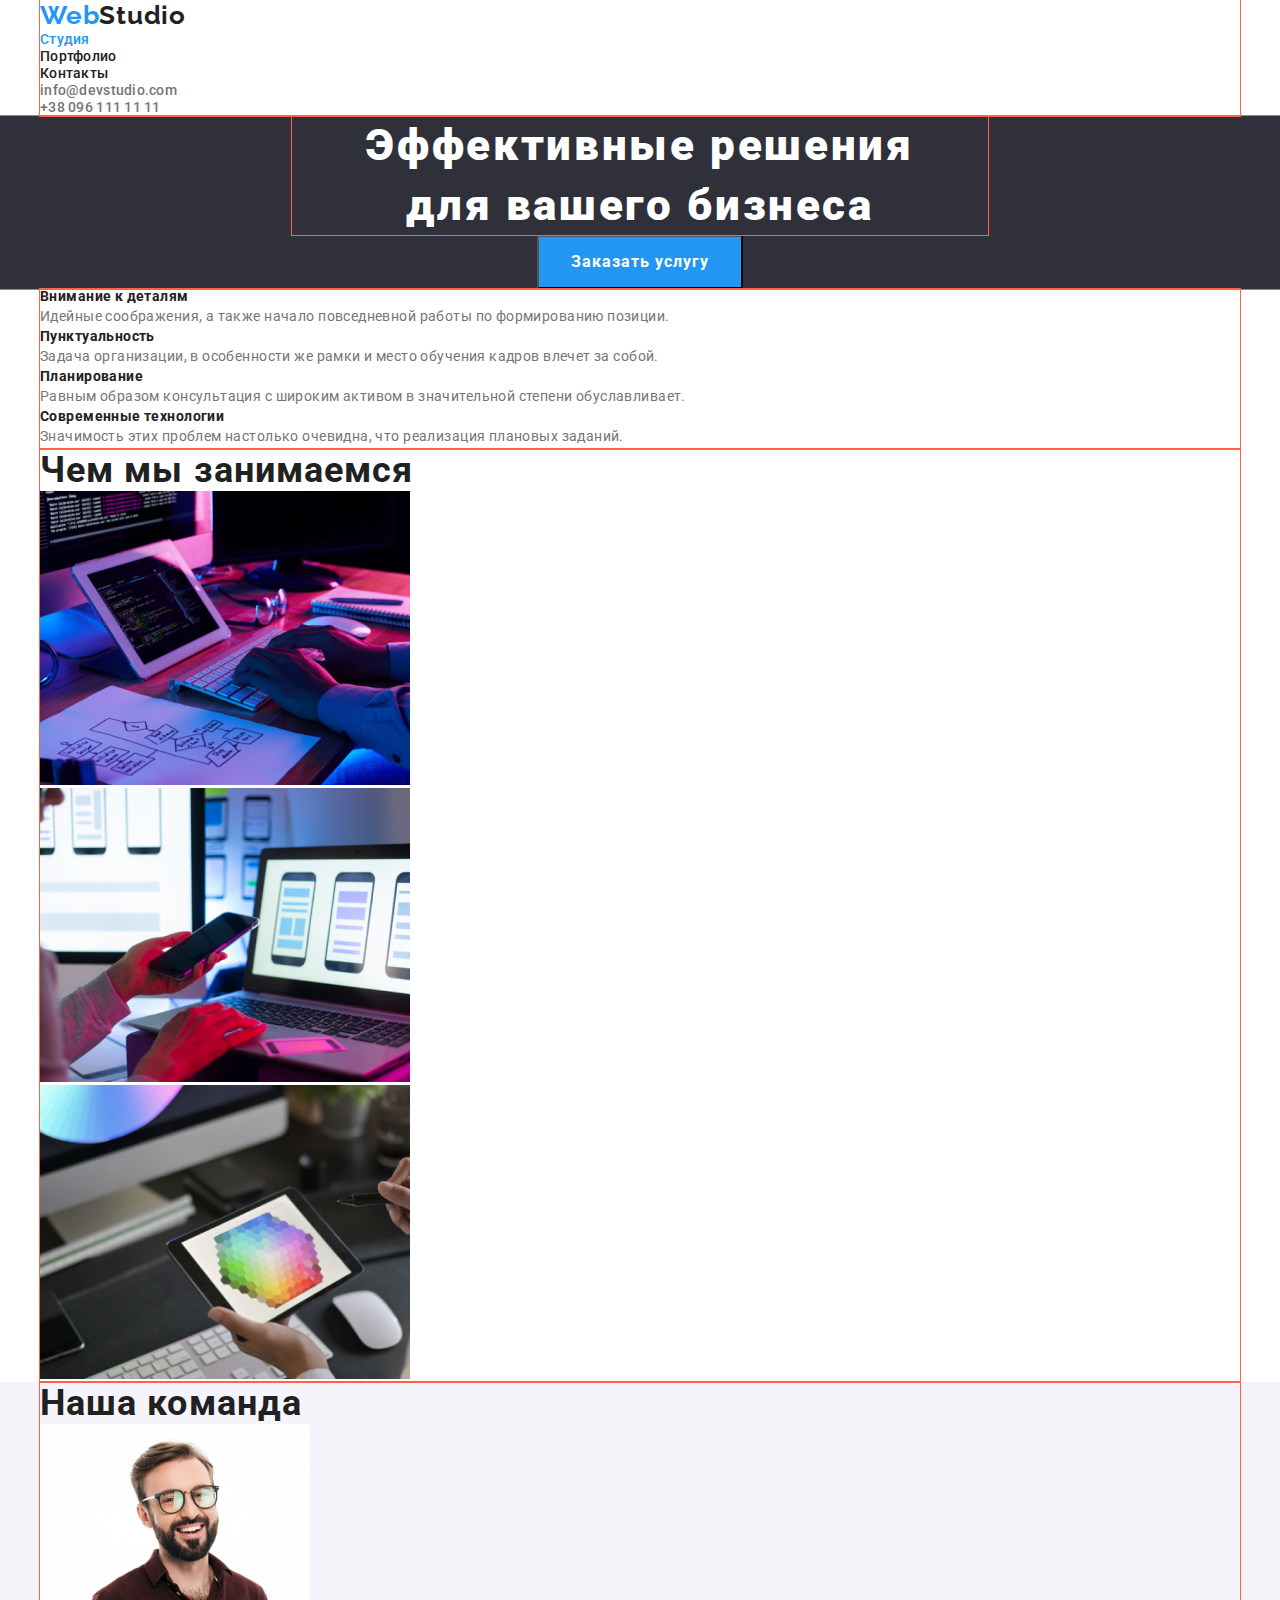
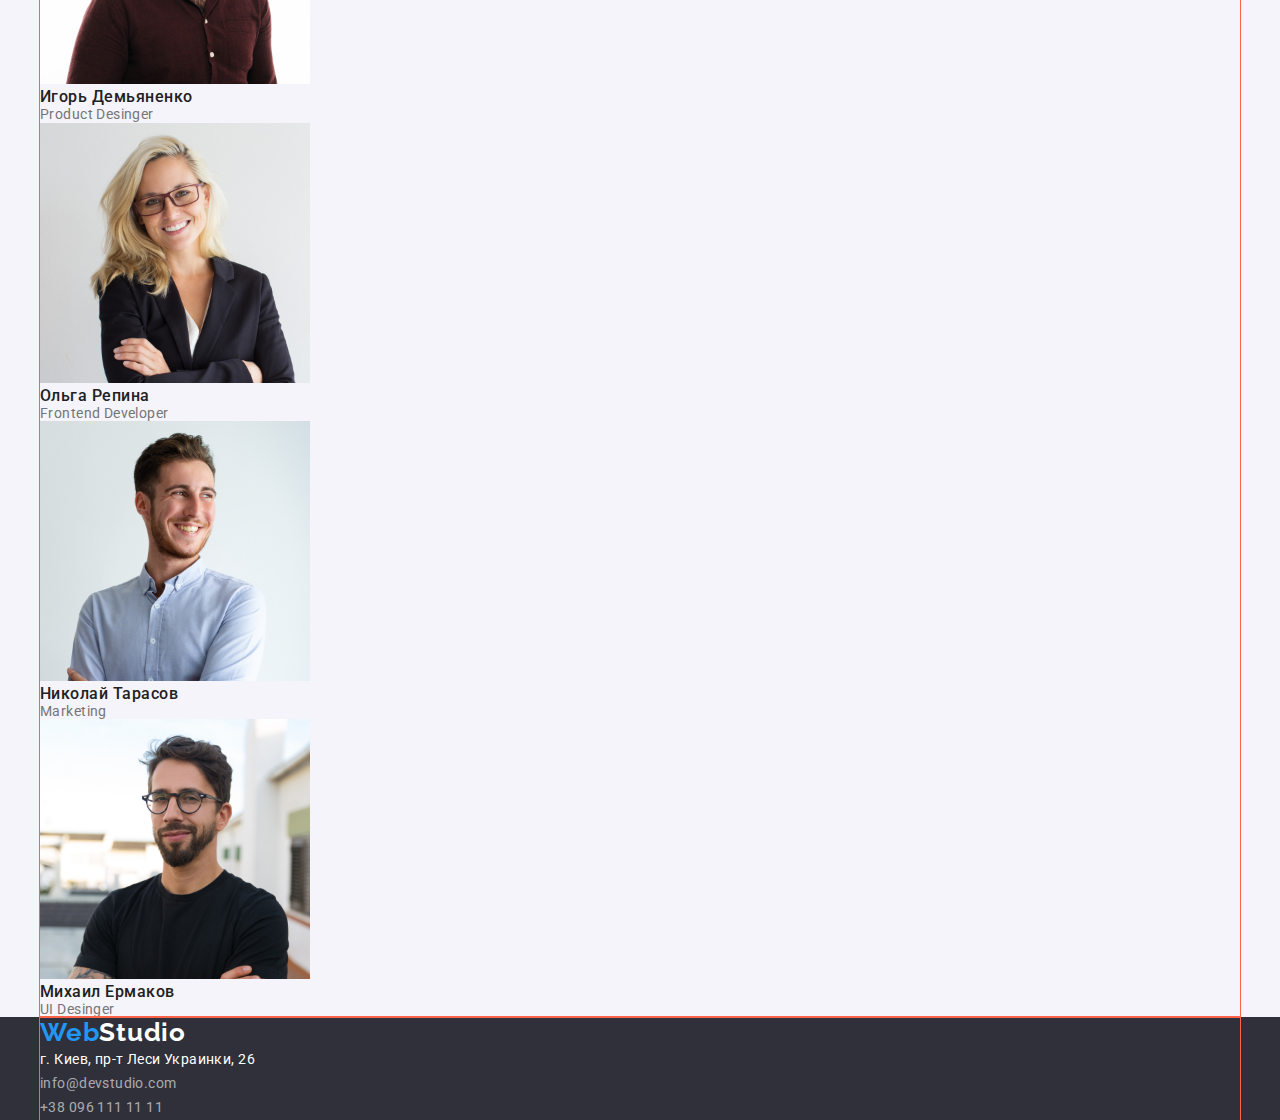
==== commit c5e2061e: "Практическая отработка" ====
--- a/index.html
+++ b/index.html
@@ -34,7 +34,7 @@
                 <div class="hero">
                     <section class="hero-section">
                         <div class="section-title-container">
-                            <h1 class="hero-section-title">Эффективные решения для вашего бизнеса</h1>
+                            <h1 class="hero-section-title">Эффективные решения <br>для вашего бизнеса</h1>
                         </div>
                         <button type="button" class="hero-section-btn">Заказать услугу</button>
                     </section>
--- a/css/styles.css
+++ b/css/styles.css
@@ -54,6 +54,8 @@
 }
 
 .list {
+    padding: 0;
+    margin: 0;
     list-style:none;
 }
 
@@ -65,22 +67,31 @@
     margin-left: auto;
     margin-right: auto;
     width: 1200px;
-    outline: 1px solid tomato;
     text-align: center;
+    outline: 1px solid tomato;
 } 
 
+h1,
+h2,
+h3,
+h4,
+h5,
+h6,
+p{
+    margin: 0; 
+}
 /* ------------------- HEDER-------------------------- */
 
 .header{
     background-color:var(--header-background)
 }
 .header-logo {
-font-family: Raleway;
-font-weight: 700;
-font-size: 26px;
-line-height: 1.19;
-letter-spacing: 0.03em;
-color: var(--accent-color);
+    font-family: Raleway;
+    font-weight: 700;
+    font-size: 26px;
+    line-height: 1.19;
+    letter-spacing: 0.03em;
+    color: var(--accent-color);
 }
 .header-studio{
     color: var(--second-title-color);
@@ -123,7 +134,17 @@
 
 .hero{
     background-color: var(--second-background);
-}
+    text-align: center;
+    outline: 1px solid tomato;
+}
+
+.section-title-container{
+    width: 696px;
+    margin-left: auto;
+    margin-right: auto;
+    outline: 1px solid tomato;
+}
+
 .hero-section-title{
     font-weight: 900;
     font-size: 44px;
@@ -131,7 +152,11 @@
     letter-spacing: 0.06em;
     color:var(--main-title-color);
 }
+
 .hero-section-btn{
+    text-align: center;
+    min-width: 200px;
+    padding: 10px 32px;
     cursor: pointer;
     background-color:var(--accent-color) ;
     font-family: inherit;
@@ -140,10 +165,6 @@
     line-height: 1.87;
     letter-spacing: 0.06em;
     color:var(--main-title-color);
-}
-
-.section-title-container{
-    width: 696px;
 }
     
 /* -------------------DIFFERENCES-------------------------- */
@@ -174,7 +195,7 @@
     letter-spacing: 0.03em;
 }
 
-.differences-container{
+.differences{
     margin-left: auto;
     margin-right: auto;
     width: 1200px;
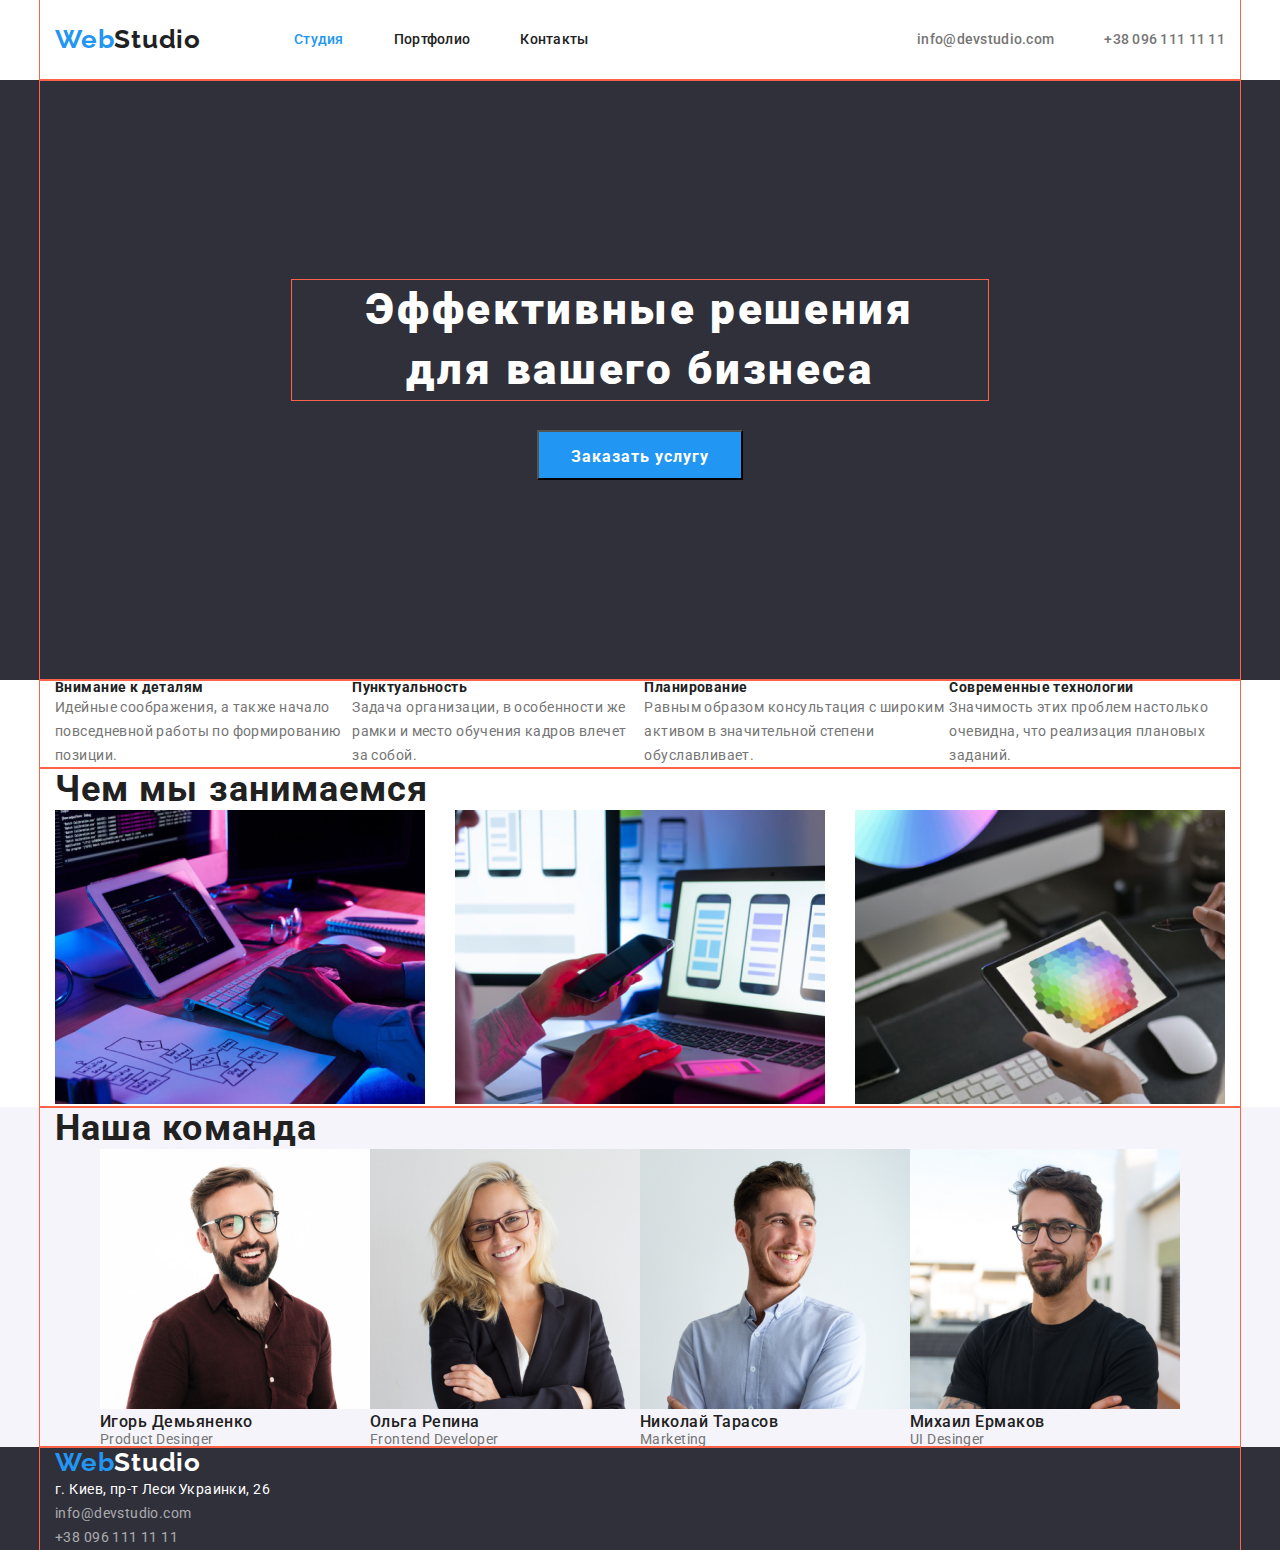
==== commit 331f540d: "Применяем Flex" ====
--- a/index.html
+++ b/index.html
@@ -13,59 +13,59 @@
     </head>
     <body>  
         <!--Шапка-->
-            <header class="header">
-                <div class="header-container">
-                    <nav class="header-navigation">
-                        <a href="/" class="link header-logo">Web<span class="header-studio">Studio</span> </a>
-                        <ul class="list header-list">
-                            <li class="header-item"><a class="link header-link current"  href="./index.html">Студия</a></li>
-                            <li class="header-item"><a class="link header-link" href="./portfolio.html">Портфолио</a></li>
-                            <li class="header-item"><a class="link header-link" href="">Контакты</a></li>
-                        </ul>
-                    </nav>              
-                    <ul class="list contact-list">
-                        <li class="contact-item"><a href="mailto:info@devstudio.com" class="link contact-link" >info@devstudio.com</a></li>
-                        <li class="contact-item"><a href="tel:+380961111111" class="link contact-link">+38 096 111 11 11</a></li>
+        <header class="header">
+            <div class="container heder-container">
+                <nav class="header-navigation">
+                    <a href="/" class="link header-logo">Web<span class="header-studio">Studio</span> </a>
+                    <ul class="list header-list">
+                        <li class="header-item"><a class="link header-link current"  href="./index.html">Студия</a></li>
+                        <li class="header-item"><a class="link header-link" href="./portfolio.html">Портфолио</a></li>
+                        <li class="header-item"><a class="link header-link" href="">Контакты</a></li>
                     </ul>
-                </div>   
-            </header>  
-            <main>
+                </nav>              
+                <ul class="list contact-list">
+                    <li class="contact-item"><a href="mailto:info@devstudio.com" class="link contact-link" >info@devstudio.com</a></li>
+                    <li class="contact-item"><a href="tel:+380961111111" class="link contact-link">+38 096 111 11 11</a></li>
+                </ul>
+            </div>   
+        </header>  
+        <main>
             <!--Основной-->  
-                <div class="hero">
-                    <section class="hero-section">
-                        <div class="section-title-container">
-                            <h1 class="hero-section-title">Эффективные решения <br>для вашего бизнеса</h1>
-                        </div>
+            <div class="hero">
+                <section class="hero-section">
+                    <div class="container hero-container">   
+                        <h1 class="hero-section-title">Эффективные решения <br> для вашего бизнеса</h1>                
                         <button type="button" class="hero-section-btn">Заказать услугу</button>
-                    </section>
-                </div> 
+                    </div>  
+                </section>
+            </div> 
             <!--Наша особенность-->
-                <div class="differences-container">
-                    <section class="differences">
-                        <h2 class="visually-hidden" >Наша особенность</h2>
-                        <ul class="list differences-list">
-                            <li class="differences-item">
-                                <h3 class="differences-title">Внимание к деталям</h3>
-                                <p class="differences-after-title" >Идейные соображения, а также начало повседневной работы по формированию позиции.</p>
-                            </li>
-                            <li class="differences-item">
-                                <h3 class="differences-title">Пунктуальность</h3>
-                                <p class="differences-after-title">Задача организации, в особенности же рамки и место обучения кадров влечет за собой.</p>     
-                            </li>
-                            <li class="differences-item">
-                                <h3 class="differences-title">Планирование</h3>
-                                <p class="differences-after-title">Равным образом консультация с широким активом в значительной степени обуславливает.</p>                  
-                            </li>
-                            <li class="differences-item">
-                                <h3 class="differences-title">Современные технологии</h3>
-                                <p class="differences-after-title">Значимость этих проблем настолько очевидна, что реализация плановых заданий.</p>
-                            </li>
-                        </ul> 
-                    </section>
+            <section class="differences">
+                <div class="container">
+                    <h2 class="visually-hidden" >Наша особенность</h2>
+                    <ul class="list differences-list">
+                        <li class="differences-item">
+                            <h3 class="differences-title">Внимание к деталям</h3>
+                            <p class="differences-after-title" >Идейные соображения, а также начало повседневной работы по формированию позиции.</p>
+                        </li>
+                        <li class="differences-item">
+                            <h3 class="differences-title">Пунктуальность</h3>
+                            <p class="differences-after-title">Задача организации, в особенности же рамки и место обучения кадров влечет за собой.</p>     
+                        </li>
+                        <li class="differences-item">
+                            <h3 class="differences-title">Планирование</h3>
+                            <p class="differences-after-title">Равным образом консультация с широким активом в значительной степени обуславливает.</p>                  
+                        </li>
+                        <li class="differences-item">
+                            <h3 class="differences-title">Современные технологии</h3>
+                            <p class="differences-after-title">Значимость этих проблем настолько очевидна, что реализация плановых заданий.</p>
+                        </li>
+                    </ul> 
                 </div>
+            </section>
             <!--Чем мы занимаемся--> 
-            <div class="work-container">
-                <section class="work">
+            <section class="work">
+                <div class="container">
                     <h2 class="work-title">Чем мы занимаемся</h2>
                     <ul class="list work-list">
                         <li class="work-item">
@@ -77,49 +77,49 @@
                         <li class="work-item">
                             <img src="./images/картинка3.jpg" alt="картинка 3" width="370" height="294">
                         </li>
-                    </ul> 
-                </section>
-            </div>      
+                    </ul>
+                </div>
+            </section>      
             <!--Наша команда-->
-                <section class="command">
-                    <div class="command-container">
-                        <h2 class="command-title">Наша команда</h2>
-                        <ul class="list command-list">
-                            <li class="command-item">
-                                <img src="./images/ИгорьДемьяненко.jpg" alt="Игорь Демьяненко" width="270" height="260">
-                                <h3 class="command-name">Игорь Демьяненко</h3>
-                                <p class="command-after-title">Product Desinger</p>
-                            </li> 
-                            <li class="command-item"><img src="./images/ОльгаРепина.jpg" alt="Ольга Репина" width="270" height="260">
-                                <h3 class="command-name">Ольга Репина</h3>
-                                <p class="command-after-title">Frontend Developer</p>
-                            </li>
-                            <li class="command-item">
-                                <img src="./images/НиколайТарасов.jpg" alt="Николай Тарасов" width="270" height="260">
-                                <h3 class="command-name">Николай Тарасов</h3>
-                                <p class="command-after-title">Marketing</p>
-                            </li>
-                            <li class="command-item">
-                                <img src="./images/МихаилЕрмаков.jpg" alt="Михаил Ермаков" width="270" height="260">
-                                <h3 class="command-name">Михаил Ермаков</h3>
-                                <p class="command-after-title">UI Desinger</p>
-                            </li>    
-                        </ul>    
-                    </div>
-                </section>    
-            </main> 
-            <!--Подвал-->
-            <footer class="footer"> 
-                <div class="footer-container">
-                    <a href="/" class="link footer-logo">Web<span class="footer-studio">Studio</span> </a>
-                    <address>
-                        <ul class="list footer-list">
-                            <li class="footer-item"><a href="" class="link footer-adress">г. Киев, пр-т Леси Украинки, 26</a></li>
-                            <li class="footer-item"><a href="mailto:info@devstudio.com" class="link footer-link">info@devstudio.com</a></li>
-                            <li class="footer-item"><a href="tel:+380961111111" class="link footer-link">+38 096 111 11 11</a></li>
-                        </ul>
-                    </address>  
-                </div>                          
-            </footer>
+            <section class="command">
+                <div class="container">
+                    <h2 class="command-title">Наша команда</h2>
+                    <ul class="list command-list">
+                        <li class="command-item">
+                            <img src="./images/ИгорьДемьяненко.jpg" alt="Игорь Демьяненко" width="270" height="260">
+                            <h3 class="command-name">Игорь Демьяненко</h3>
+                            <p class="command-after-title">Product Desinger</p>
+                        </li> 
+                        <li class="command-item"><img src="./images/ОльгаРепина.jpg" alt="Ольга Репина" width="270" height="260">
+                            <h3 class="command-name">Ольга Репина</h3>
+                            <p class="command-after-title">Frontend Developer</p>
+                        </li>
+                        <li class="command-item">
+                            <img src="./images/НиколайТарасов.jpg" alt="Николай Тарасов" width="270" height="260">
+                            <h3 class="command-name">Николай Тарасов</h3>
+                            <p class="command-after-title">Marketing</p>
+                        </li>
+                        <li class="command-item">
+                            <img src="./images/МихаилЕрмаков.jpg" alt="Михаил Ермаков" width="270" height="260">
+                            <h3 class="command-name">Михаил Ермаков</h3>
+                            <p class="command-after-title">UI Desinger</p>
+                        </li>    
+                    </ul>    
+                </div>
+            </section>    
+        </main> 
+        <!--Подвал-->
+        <footer class="footer"> 
+            <div class="container">
+                <a href="/" class="link footer-logo">Web<span class="footer-studio">Studio</span> </a>
+                <address>
+                    <ul class="list footer-list">
+                        <li class="footer-item"><a href="" class="link footer-adress">г. Киев, пр-т Леси Украинки, 26</a></li>
+                        <li class="footer-item"><a href="mailto:info@devstudio.com" class="link footer-link">info@devstudio.com</a></li>
+                        <li class="footer-item"><a href="tel:+380961111111" class="link footer-link">+38 096 111 11 11</a></li>
+                    </ul>
+                </address>  
+            </div>                          
+        </footer>
     </body>
 </html>--- a/css/styles.css
+++ b/css/styles.css
@@ -33,59 +33,83 @@
     
 }
 
-
-html{
+/* html{
     box-sizing: border-box;  
 }
+
 *,
 *::before,
 *::after {
     box-sizing: inherit;
-} 
-
-
-body {
-    margin: 0;
-    font-family:'Roboto', sans-serif;
-    background-color:var(--main-background);
-    color:var(--main-text-color);
-    font-size: 14px;
-    letter-spacing: 0.03em;
-}
-
-.list {
-    padding: 0;
-    margin: 0;
-    list-style:none;
-}
-
-.link{
-    text-decoration: none;
-}
-
-.container{ 
-    margin-left: auto;
-    margin-right: auto;
-    width: 1200px;
-    text-align: center;
-    outline: 1px solid tomato;
-} 
-
+}  */
+
+/* *{
+    box-sizing: border-box;
+} */
+
+p,
 h1,
 h2,
 h3,
 h4,
 h5,
-h6,
-p{
+h6{
     margin: 0; 
 }
+
+button{
+    cursor: pointer;
+    font-family: inherit;
+    display: block;
+}
+body {
+    font-family:'Roboto', sans-serif;
+    background-color:var(--main-background);
+    color:var(--main-text-color);
+    font-size: 14px;
+    letter-spacing: 0.03em;
+}
+
+.list {
+    padding: 0;
+    margin: 0;
+    list-style:none;
+}
+
+.link{
+    text-decoration: none;
+}
+
+.container{ 
+    margin-left: auto;
+    margin-right: auto;
+    padding: 0 15px;
+    width: 1200px;
+
+    outline: 1px solid tomato;
+} 
+
 /* ------------------- HEDER-------------------------- */
 
 .header{
     background-color:var(--header-background)
 }
+
+.heder-container{
+    display: flex;
+    align-items: center;
+    padding-top: 24px;
+    padding-bottom: 25px;
+}
+
+.header-navigation{
+    display: flex;
+    align-items: center;
+}
+
 .header-logo {
+    margin-right: 93px;
+
     font-family: Raleway;
     font-weight: 700;
     font-size: 26px;
@@ -93,9 +117,19 @@
     letter-spacing: 0.03em;
     color: var(--accent-color);
 }
+
 .header-studio{
     color: var(--second-title-color);
 }
+
+.header-list{
+    display: flex;
+}
+
+.header-item:not(:last-child){
+    margin-right: 50px;
+}
+
 .header-link{
     font-style: normal;
     font-weight: 500;
@@ -104,13 +138,25 @@
     letter-spacing: 0.02em;
     color:var(--second-title-color);
 }
+
 .header-link:hover,
 .header-link:focus{
     color: var(--accent-color);
 }
+
 .current{
     color: var(--accent-color);
 }
+
+.contact-list{
+    display: flex;
+    margin-left: auto;  
+}
+
+.contact-item:not(:last-child){
+    margin-right: 50px;
+}
+
 .contact-link{
     font-weight: 500;
     font-size: 14px;
@@ -118,34 +164,33 @@
     letter-spacing: 0.02em;
     color: var(--main-text-color);
 }
+
 .contact-link:hover, 
 .contact-link:focus{
     color: var(--accent-color);
 }
 
-.header-container{
+/* ------------------- HERO-------------------------- */
+
+.hero-section{
+    background-color: var(--second-background);
+    max-width: 1600px;
+}
+
+.hero-container{
+    padding-top: 200px;
+    padding-bottom: 200px;
+}
+
+.hero-section-title{
+    width: 696px;
+    height: 120px;
     margin-left: auto;
     margin-right: auto;
-    width: 1200px;
-    outline: 1px solid tomato;
-}
-
-/* ------------------- HERO-------------------------- */
-
-.hero{
-    background-color: var(--second-background);
     text-align: center;
-    outline: 1px solid tomato;
-}
-
-.section-title-container{
-    width: 696px;
-    margin-left: auto;
-    margin-right: auto;
-    outline: 1px solid tomato;
-}
-
-.hero-section-title{
+
+    outline: 1px solid tomato;  
+
     font-weight: 900;
     font-size: 44px;
     line-height: 1.36;
@@ -154,12 +199,15 @@
 }
 
 .hero-section-btn{
+    margin-left: auto;
+    margin-right: auto;
+    margin-top: 30px;
     text-align: center;
     min-width: 200px;
+    height: 50px;
     padding: 10px 32px;
-    cursor: pointer;
+
     background-color:var(--accent-color) ;
-    font-family: inherit;
     font-weight: 700;
     font-size: 16px;
     line-height: 1.87;
@@ -181,6 +229,12 @@
     clip-path: inset(50%);
     margin: -1px;
 }
+
+.differences-list{
+    display: flex;
+    justify-content: center;
+}
+
 .differences-title{  
     font-weight: 700;
     font-size: 14px;
@@ -188,18 +242,12 @@
     letter-spacing: 0.03em;
     color: var(--second-title-color);
 }
+
 .differences-after-title{
     font-weight: 400;
     font-size: 14px;
     line-height: 1.71;
     letter-spacing: 0.03em;
-}
-
-.differences{
-    margin-left: auto;
-    margin-right: auto;
-    width: 1200px;
-    outline: 1px solid tomato;
 }
 
 /* -------------------WORK-------------------------- */
@@ -212,11 +260,9 @@
         color:var(--second-title-color);
 }
 
-.work-container{
-    margin-left: auto;
-    margin-right: auto;
-    width: 1200px;
-    outline: 1px solid tomato;
+.work-list{
+    display: flex;
+    justify-content: space-between;
 }
 
 /* -------------------COMMAND-------------------------- */
@@ -224,6 +270,7 @@
 .command{
     background-color: var(--third-background);
 }
+
 .command-title{
     font-weight: 700;
     font-size: 36px;
@@ -232,6 +279,11 @@
     color:var(--second-title-color);  
 }
 
+.command-list{
+    display: flex;
+    justify-content: center;
+}
+
 .command-name{
     font-weight: 500;
     font-size: 16px;
@@ -240,12 +292,6 @@
     color: var(--second-title-color);
 }
 
-.command-container{
-    margin-left: auto;
-    margin-right: auto;
-    width: 1200px;
-    outline: 1px solid tomato;
-}
 /* -------------------FOOTER-------------------------- */
 
 .footer{
@@ -273,10 +319,12 @@
     letter-spacing: 0.03em;
     color:var(--main-title-color);
 }
+
 .footer-adress:hover,
 .footer-adress:focus{
     color: var(--accent-color);
 }
+
 .footer-link{
     font-style: normal;
     font-weight: 400;
@@ -284,19 +332,19 @@
     line-height: 1.71;
     letter-spacing: 0.03em;
     color:var(--contacts-color);
-    }
+}
+
 .footer-link:hover,
 .footer-link:focus{
     color: var(--accent-color);
 }
 
-.footer-container{
-    margin-left: auto;
-    margin-right: auto;
-    width: 1200px;
-    outline: 1px solid tomato;
-}
 /* -------------------PORFOLIO BTN-------------------------- */
+
+.porfolio-list{
+    display: flex;
+    justify-content: center;
+}
 
 .porfolio-btn{
     font-weight: 500;
@@ -306,6 +354,7 @@
     color: #212121;  
     background-color:#F5F4FA;
 }
+
 .porfolio-btn:hover, 
 .porfolio-btn:focus{
     color: #FFFFFF;
@@ -314,6 +363,11 @@
 
 /* -------------------PROJECTS-------------------------- */
 
+.project-list{
+    display: flex;
+    flex-wrap: wrap;
+}
+
 .project-title{
     font-weight: 700;
     font-size: 18px;
@@ -321,6 +375,7 @@
     letter-spacing: 0.06em;
     color:var(--second-title-color);
 }
+
 .project-after-title{
     font-weight: 400;
     font-size: 16px;
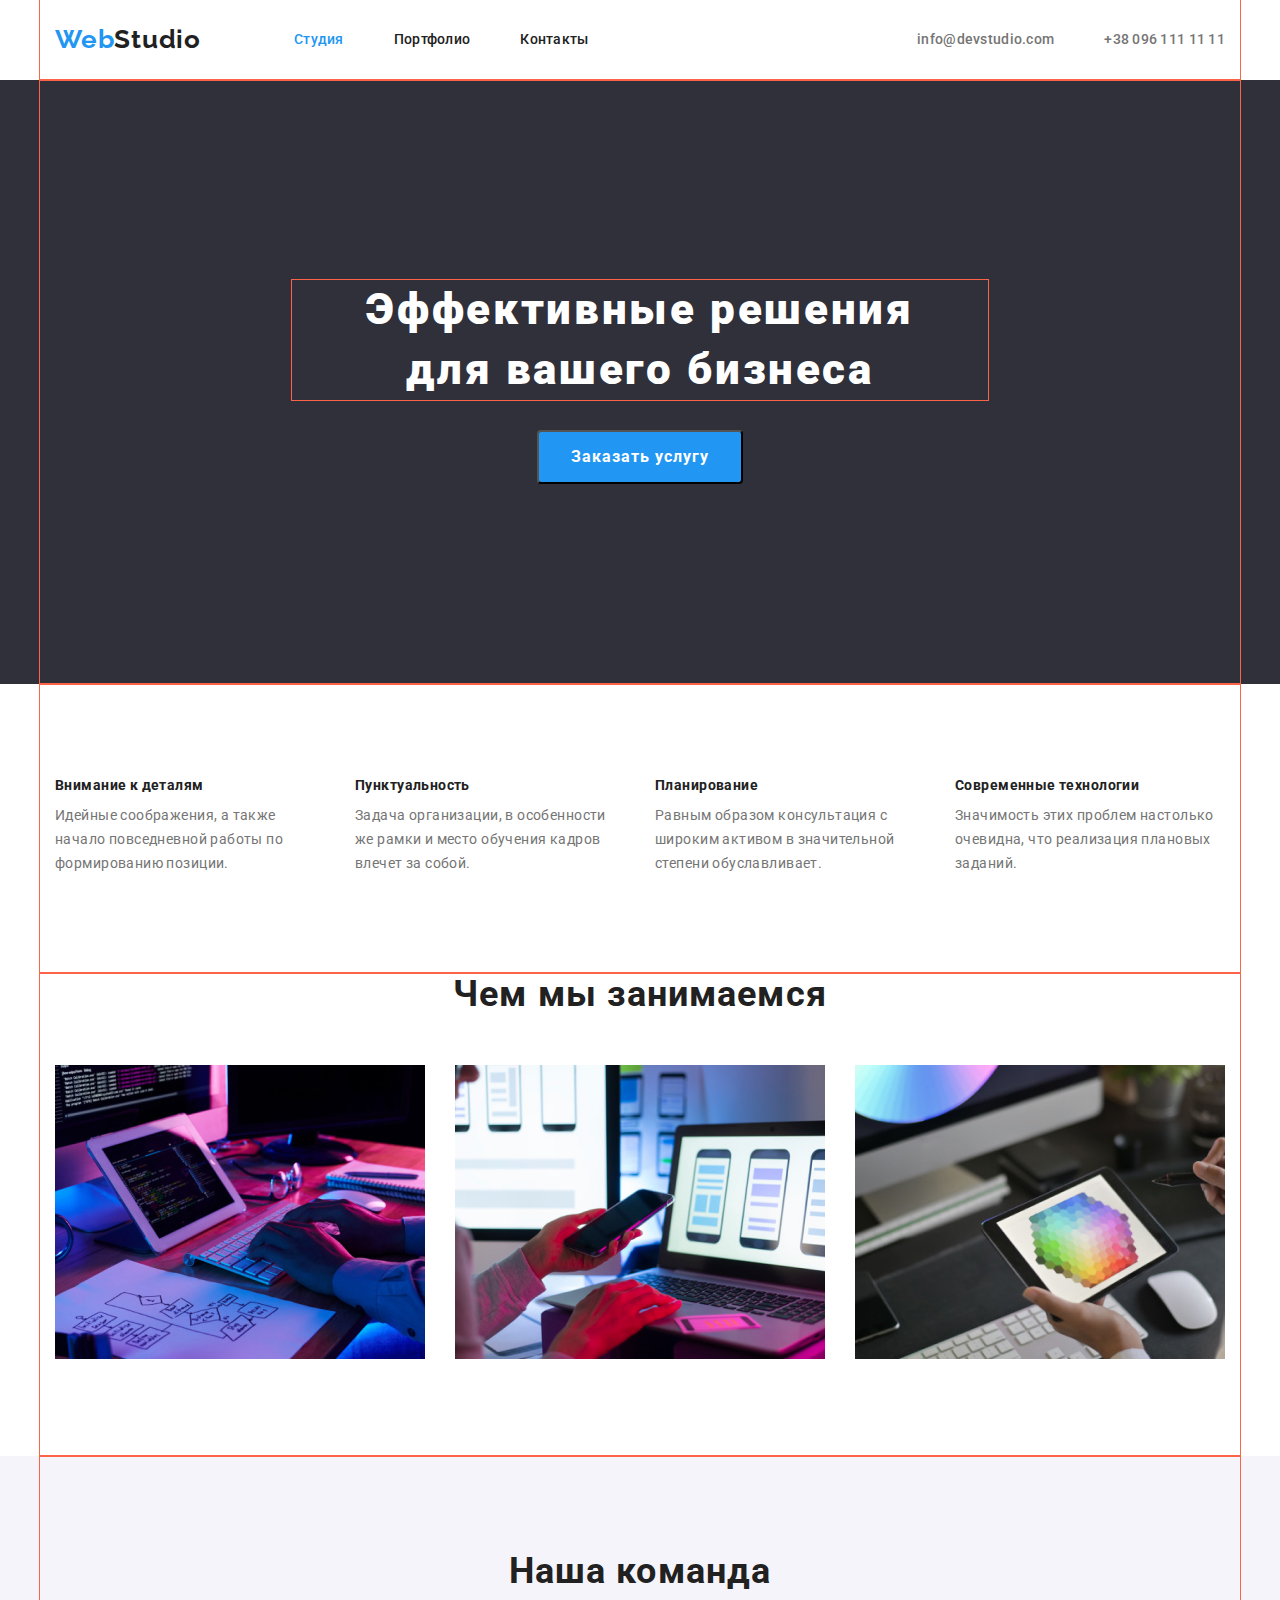
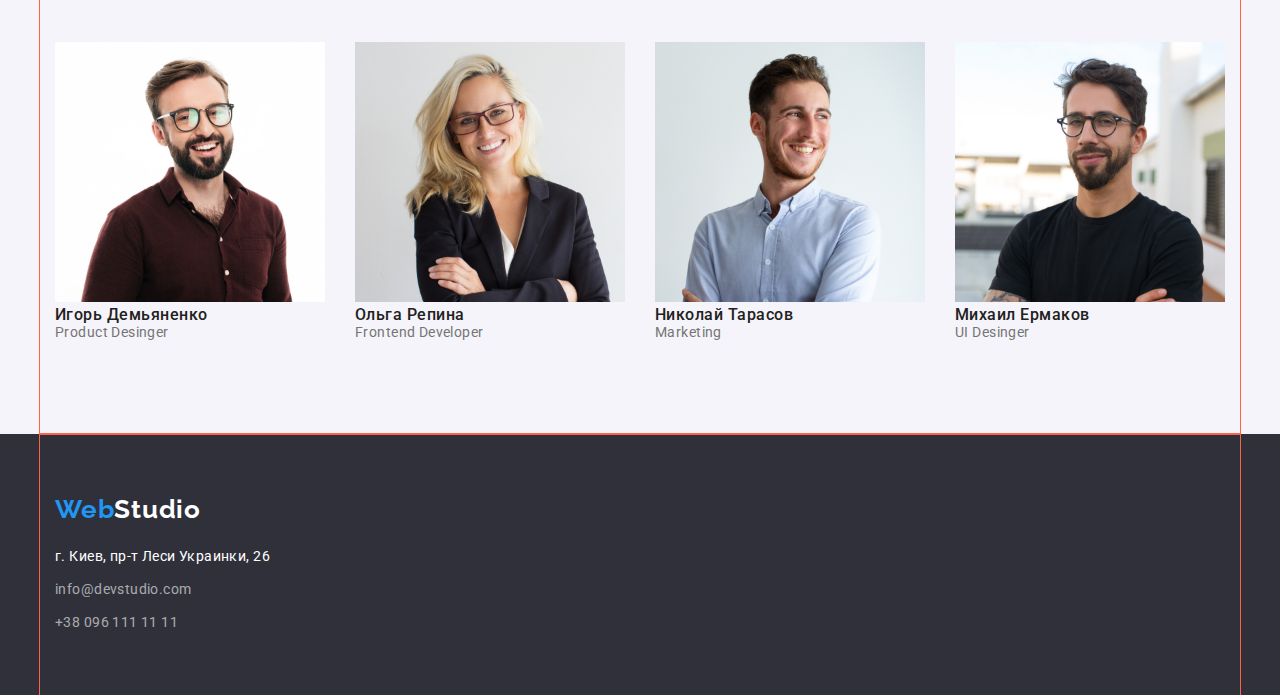
==== commit bc1ba201: "Flex продолжение" ====
--- a/index.html
+++ b/index.html
@@ -30,18 +30,16 @@
             </div>   
         </header>  
         <main>
-            <!--Основной-->  
-            <div class="hero">
-                <section class="hero-section">
-                    <div class="container hero-container">   
-                        <h1 class="hero-section-title">Эффективные решения <br> для вашего бизнеса</h1>                
-                        <button type="button" class="hero-section-btn">Заказать услугу</button>
-                    </div>  
-                </section>
-            </div> 
+            <!--Основной-->           
+            <section class="hero">
+                <div class="container hero-container">   
+                    <h1 class="hero-title">Эффективные решения <br> для вашего бизнеса</h1>                
+                    <button type="button" class="hero-btn">Заказать услугу</button>
+                </div>  
+            </section>        
             <!--Наша особенность-->
             <section class="differences">
-                <div class="container">
+                <div class="container differences-container">
                     <h2 class="visually-hidden" >Наша особенность</h2>
                     <ul class="list differences-list">
                         <li class="differences-item">
@@ -65,7 +63,7 @@
             </section>
             <!--Чем мы занимаемся--> 
             <section class="work">
-                <div class="container">
+                <div class="container work-container">
                     <h2 class="work-title">Чем мы занимаемся</h2>
                     <ul class="list work-list">
                         <li class="work-item">
@@ -82,7 +80,7 @@
             </section>      
             <!--Наша команда-->
             <section class="command">
-                <div class="container">
+                <div class="container command-container">
                     <h2 class="command-title">Наша команда</h2>
                     <ul class="list command-list">
                         <li class="command-item">
@@ -110,7 +108,7 @@
         </main> 
         <!--Подвал-->
         <footer class="footer"> 
-            <div class="container">
+            <div class="container footer-container">
                 <a href="/" class="link footer-logo">Web<span class="footer-studio">Studio</span> </a>
                 <address>
                     <ul class="list footer-list">
--- a/css/styles.css
+++ b/css/styles.css
@@ -85,7 +85,6 @@
     margin-right: auto;
     padding: 0 15px;
     width: 1200px;
-
     outline: 1px solid tomato;
 } 
 
@@ -98,17 +97,17 @@
 .heder-container{
     display: flex;
     align-items: center;
+}
+
+.header-navigation{
+    display: flex;
+    align-items: center;
+}
+
+.header-logo {
+    margin-right: 93px;
     padding-top: 24px;
     padding-bottom: 25px;
-}
-
-.header-navigation{
-    display: flex;
-    align-items: center;
-}
-
-.header-logo {
-    margin-right: 93px;
 
     font-family: Raleway;
     font-weight: 700;
@@ -120,6 +119,7 @@
 
 .header-studio{
     color: var(--second-title-color);
+   
 }
 
 .header-list{
@@ -131,6 +131,9 @@
 }
 
 .header-link{
+    padding-top: 32px;
+    padding-bottom: 32px;
+    display: block;
     font-style: normal;
     font-weight: 500;
     font-size: 14px;
@@ -158,6 +161,9 @@
 }
 
 .contact-link{
+    padding-top: 32px;
+    padding-bottom: 32px;
+    display: block;
     font-weight: 500;
     font-size: 14px;
     line-height: 1.14;
@@ -172,7 +178,7 @@
 
 /* ------------------- HERO-------------------------- */
 
-.hero-section{
+.hero{
     background-color: var(--second-background);
     max-width: 1600px;
 }
@@ -182,7 +188,7 @@
     padding-bottom: 200px;
 }
 
-.hero-section-title{
+.hero-title{
     width: 696px;
     height: 120px;
     margin-left: auto;
@@ -198,14 +204,15 @@
     color:var(--main-title-color);
 }
 
-.hero-section-btn{
+.hero-btn{
     margin-left: auto;
     margin-right: auto;
     margin-top: 30px;
-    text-align: center;
+    /* text-align: center;
     min-width: 200px;
-    height: 50px;
+    height: 50px; */
     padding: 10px 32px;
+    border-radius: 4px;
 
     background-color:var(--accent-color) ;
     font-weight: 700;
@@ -230,12 +237,20 @@
     margin: -1px;
 }
 
+.differences-container{
+    padding-top: 94px;
+    padding-bottom: 94px;
+}
 .differences-list{
     display: flex;
     justify-content: center;
 }
 
+.differences-item:not(:last-child){
+    margin-right: 30px;}
+
 .differences-title{  
+    margin-bottom: 10px;
     font-weight: 700;
     font-size: 14px;
     line-height: 1.14;
@@ -244,6 +259,8 @@
 }
 
 .differences-after-title{
+    width: 270px;
+    height: 75px;
     font-weight: 400;
     font-size: 14px;
     line-height: 1.71;
@@ -252,7 +269,14 @@
 
 /* -------------------WORK-------------------------- */
 
+.work-container{
+    padding-bottom: 94px;
+    padding-bottom: 94px;
+}
 .work-title{
+        text-align: center;
+        margin-bottom: 50px;
+
         font-weight: 700;
         font-size: 36px;
         line-height: 1.17;
@@ -271,7 +295,13 @@
     background-color: var(--third-background);
 }
 
+.command-container{
+    padding-top: 94px;
+    padding-bottom: 94px;
+}
 .command-title{
+    text-align: center;
+    margin-bottom: 50px;
     font-weight: 700;
     font-size: 36px;
     line-height: 1.17;
@@ -281,7 +311,7 @@
 
 .command-list{
     display: flex;
-    justify-content: center;
+    justify-content: space-between;
 }
 
 .command-name{
@@ -296,9 +326,17 @@
 
 .footer{
     background-color:var(--footer-background); 
-}
-
+    max-width: 1600px;
+}
+
+.footer-container{
+    padding-top: 60px;
+    padding-bottom: 60px;
+}
 .footer-logo {
+    margin-bottom: 20px;
+    display: block;
+
     font-family: Raleway;
     font-weight: 700;
     font-size: 26px;
@@ -311,6 +349,9 @@
     color:var(--main-title-color);
     }
 
+    .footer-item:not(:last-child){
+    margin-bottom: 9px;
+    }
 .footer-adress{
     font-style: normal;
     font-weight: 400;
@@ -341,12 +382,23 @@
 
 /* -------------------PORFOLIO BTN-------------------------- */
 
+.porfolio-container{
+    padding-top: 94px;
+    padding-bottom: 94px;
+}
 .porfolio-list{
     display: flex;
     justify-content: center;
 }
 
+.porfolio-item:not(:last-child){
+    margin-right: 8px;
+    }
 .porfolio-btn{
+    margin-bottom: 50px;
+    padding: 6px 22px;
+    border-radius: 4px;
+
     font-weight: 500;
     font-size: 16px;
     line-height: 1.62;
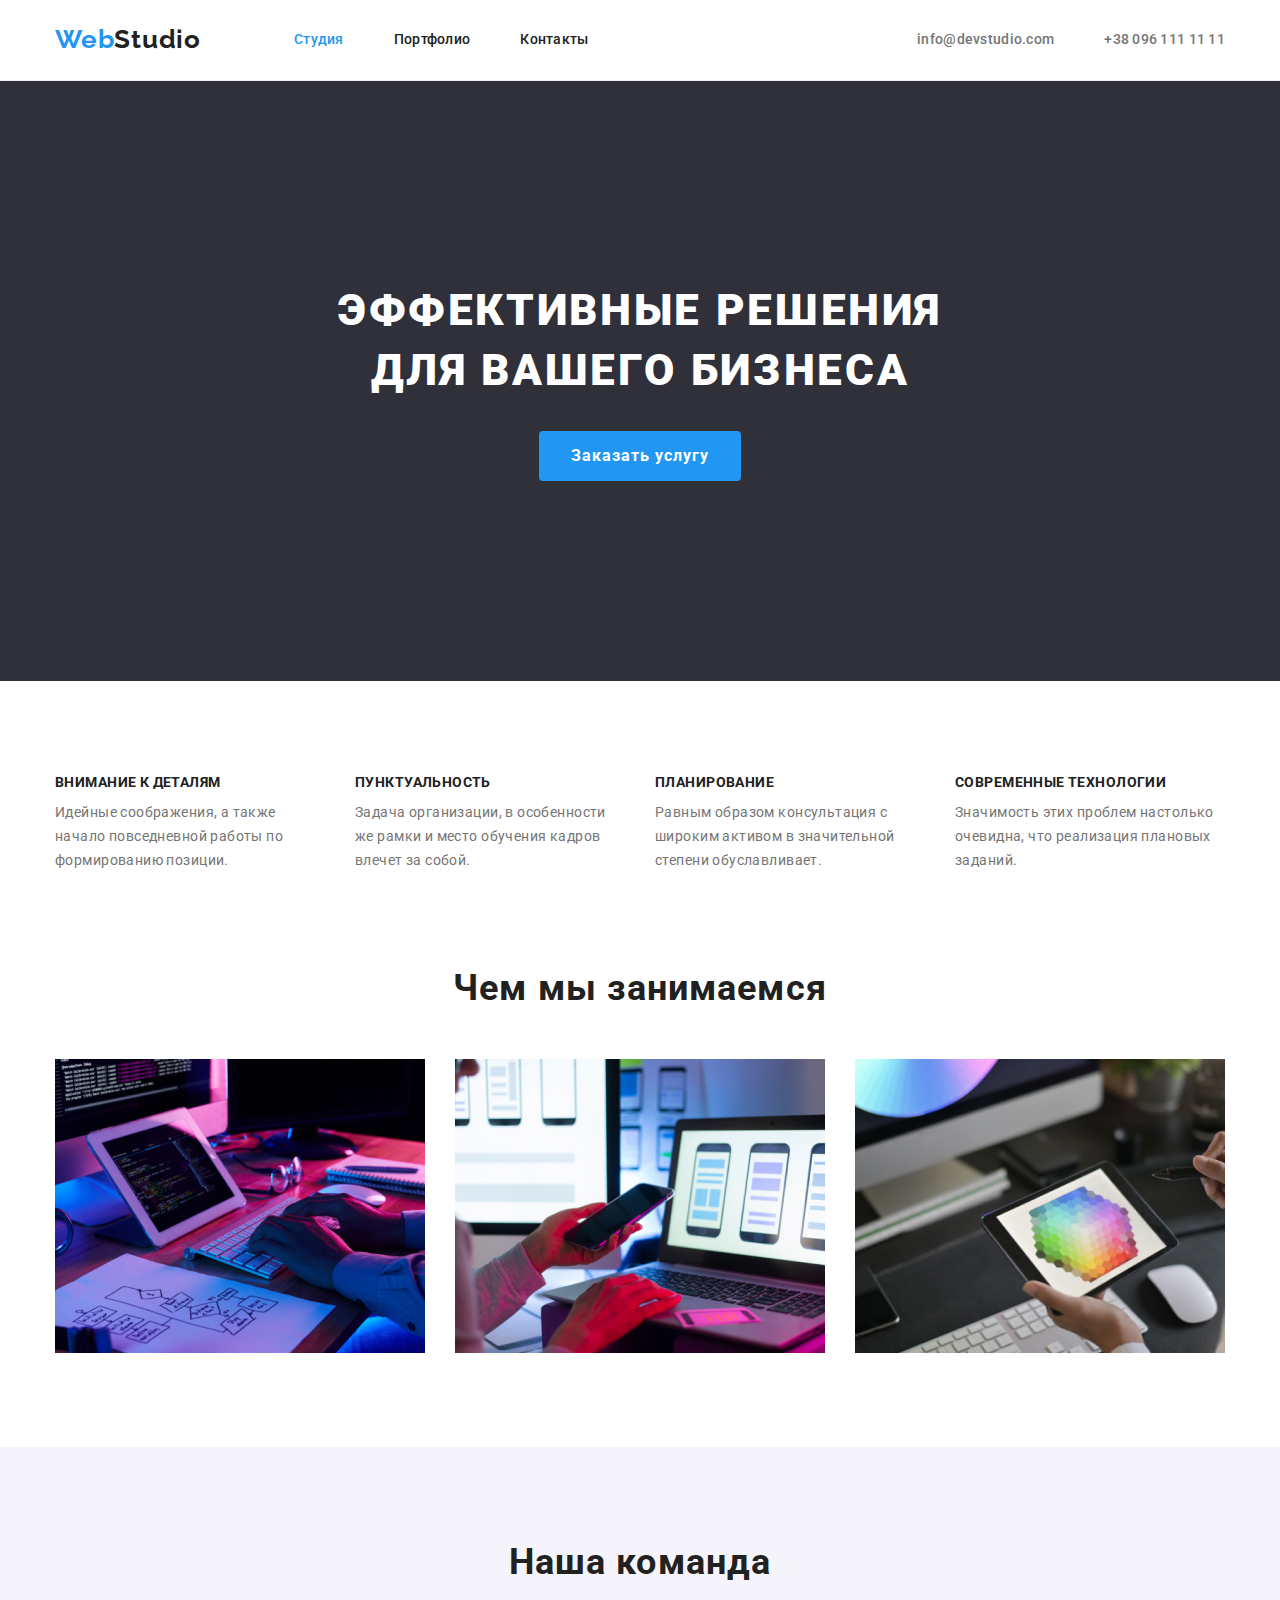
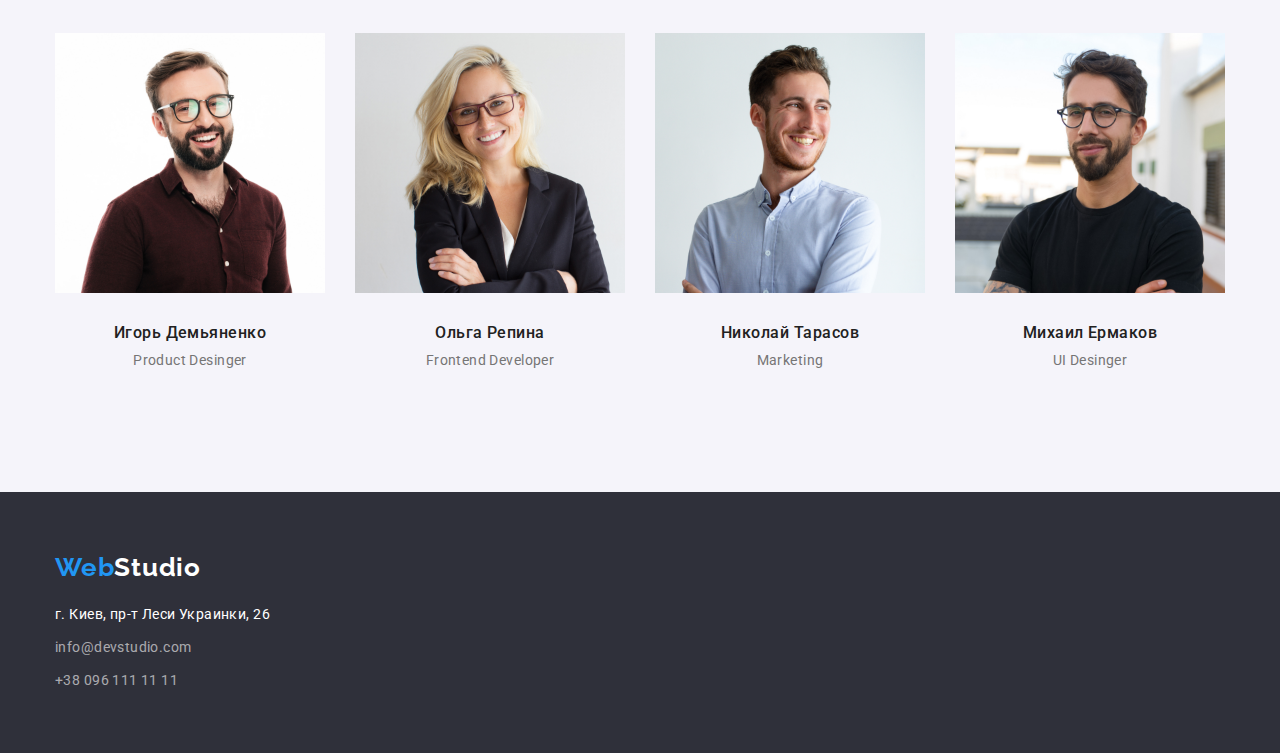
==== commit 50f32fd6: "Окончательный вариант" ====
--- a/index.html
+++ b/index.html
@@ -32,14 +32,14 @@
         <main>
             <!--Основной-->           
             <section class="hero">
-                <div class="container hero-container">   
-                    <h1 class="hero-title">Эффективные решения <br> для вашего бизнеса</h1>                
+                <div class="container">   
+                    <h1 class="hero-title">Эффективные решения для вашего бизнеса</h1>                
                     <button type="button" class="hero-btn">Заказать услугу</button>
                 </div>  
             </section>        
             <!--Наша особенность-->
-            <section class="differences">
-                <div class="container differences-container">
+            <section class="differences section">
+                <div class="container">
                     <h2 class="visually-hidden" >Наша особенность</h2>
                     <ul class="list differences-list">
                         <li class="differences-item">
@@ -62,8 +62,8 @@
                 </div>
             </section>
             <!--Чем мы занимаемся--> 
-            <section class="work">
-                <div class="container work-container">
+            <section class="work section">
+                <div class="container">
                     <h2 class="work-title">Чем мы занимаемся</h2>
                     <ul class="list work-list">
                         <li class="work-item">
@@ -79,8 +79,8 @@
                 </div>
             </section>      
             <!--Наша команда-->
-            <section class="command">
-                <div class="container command-container">
+            <section class="command section">
+                <div class="container">
                     <h2 class="command-title">Наша команда</h2>
                     <ul class="list command-list">
                         <li class="command-item">
@@ -108,7 +108,7 @@
         </main> 
         <!--Подвал-->
         <footer class="footer"> 
-            <div class="container footer-container">
+            <div class="container">
                 <a href="/" class="link footer-logo">Web<span class="footer-studio">Studio</span> </a>
                 <address>
                     <ul class="list footer-list">
--- a/css/styles.css
+++ b/css/styles.css
@@ -61,6 +61,7 @@
     cursor: pointer;
     font-family: inherit;
     display: block;
+    border-style: none;
 }
 body {
     font-family:'Roboto', sans-serif;
@@ -68,6 +69,12 @@
     color:var(--main-text-color);
     font-size: 14px;
     letter-spacing: 0.03em;
+}
+
+img{
+    display: block;
+    max-width: 100%; 
+    height: auto;
 }
 
 .list {
@@ -85,13 +92,19 @@
     margin-right: auto;
     padding: 0 15px;
     width: 1200px;
-    outline: 1px solid tomato;
+    /* outline: 1px solid tomato; */
 } 
 
+.section{
+    padding-top: 94px;
+    padding-bottom: 94px;
+}
 /* ------------------- HEDER-------------------------- */
 
 .header{
+    border-bottom: 1px solid #ECECEC;
     background-color:var(--header-background)
+    
 }
 
 .heder-container{
@@ -119,7 +132,6 @@
 
 .header-studio{
     color: var(--second-title-color);
-   
 }
 
 .header-list{
@@ -181,9 +193,6 @@
 .hero{
     background-color: var(--second-background);
     max-width: 1600px;
-}
-
-.hero-container{
     padding-top: 200px;
     padding-bottom: 200px;
 }
@@ -194,8 +203,8 @@
     margin-left: auto;
     margin-right: auto;
     text-align: center;
-
-    outline: 1px solid tomato;  
+    text-transform: uppercase;
+    
 
     font-weight: 900;
     font-size: 44px;
@@ -208,9 +217,8 @@
     margin-left: auto;
     margin-right: auto;
     margin-top: 30px;
-    /* text-align: center;
     min-width: 200px;
-    height: 50px; */
+    height: 50px;
     padding: 10px 32px;
     border-radius: 4px;
 
@@ -237,10 +245,6 @@
     margin: -1px;
 }
 
-.differences-container{
-    padding-top: 94px;
-    padding-bottom: 94px;
-}
 .differences-list{
     display: flex;
     justify-content: center;
@@ -249,7 +253,9 @@
 .differences-item:not(:last-child){
     margin-right: 30px;}
 
-.differences-title{  
+.differences-title{ 
+    text-transform: uppercase;
+    
     margin-bottom: 10px;
     font-weight: 700;
     font-size: 14px;
@@ -260,7 +266,6 @@
 
 .differences-after-title{
     width: 270px;
-    height: 75px;
     font-weight: 400;
     font-size: 14px;
     line-height: 1.71;
@@ -269,9 +274,8 @@
 
 /* -------------------WORK-------------------------- */
 
-.work-container{
-    padding-bottom: 94px;
-    padding-bottom: 94px;
+.work{
+    padding-top: 0px;
 }
 .work-title{
         text-align: center;
@@ -286,22 +290,24 @@
 
 .work-list{
     display: flex;
-    justify-content: space-between;
+    margin-right: -30px;
+}
+
+.work-item{
+    flex-basis: calc(100% / 3 -30px);
+    margin-right: 30px;
 }
 
 /* -------------------COMMAND-------------------------- */
 
 .command{
     background-color: var(--third-background);
-}
-
-.command-container{
-    padding-top: 94px;
-    padding-bottom: 94px;
-}
+    }
+
 .command-title{
     text-align: center;
     margin-bottom: 50px;
+
     font-weight: 700;
     font-size: 36px;
     line-height: 1.17;
@@ -311,10 +317,21 @@
 
 .command-list{
     display: flex;
-    justify-content: space-between;
+    margin-right: -30px;
+}
+
+.command-item{
+    width: 270px;
+    padding-bottom: 30px;
+    flex-basis: calc(100% / 4 -30px);
+    margin-right: 30px; 
 }
 
 .command-name{
+    text-align: center;
+    margin-top: 30px;
+    margin-bottom: 10px;
+
     font-weight: 500;
     font-size: 16px;
     line-height: 1.19;
@@ -322,17 +339,20 @@
     color: var(--second-title-color);
 }
 
+.command-after-title{
+    text-align: center;
+}
+
 /* -------------------FOOTER-------------------------- */
 
 .footer{
     background-color:var(--footer-background); 
     max-width: 1600px;
-}
-
-.footer-container{
+
     padding-top: 60px;
     padding-bottom: 60px;
 }
+
 .footer-logo {
     margin-bottom: 20px;
     display: block;
@@ -380,22 +400,21 @@
     color: var(--accent-color);
 }
 
-/* -------------------PORFOLIO BTN-------------------------- */
-
-.porfolio-container{
-    padding-top: 94px;
-    padding-bottom: 94px;
-}
+/* -------------------PORFOLIO-------------------------- */
+
+/* -------- BTN----------- */
+
 .porfolio-list{
     display: flex;
     justify-content: center;
+    margin-bottom: 50px;
 }
 
 .porfolio-item:not(:last-child){
     margin-right: 8px;
     }
+
 .porfolio-btn{
-    margin-bottom: 50px;
     padding: 6px 22px;
     border-radius: 4px;
 
@@ -413,17 +432,43 @@
     background-color:var(--accent-color)
 }
 
-/* -------------------PROJECTS-------------------------- */
+/* ----PROJECTS--------- */
 
 .project-list{
     display: flex;
     flex-wrap: wrap;
-}
-
+    /* margin-right: -30px; */
+}
+
+.project-item{
+    border: 1px solid #EEEEEE;
+    width: 370px;
+    margin-right: 30px;
+    margin-bottom: 30px;
+    /* flex-basis: calc(100% / 9 -30px);
+    margin-right: 30px;  */
+}
+
+.project-item:nth-child(3n){
+    margin-right: 0;   
+}
+
+.project-item:nth-last-child(-n+3){
+    margin-bottom: 0;   
+}
+
+.project-type{
+    padding-top: 20px;
+    padding-right: 24px;
+    padding-bottom: 20px;
+    padding-left: 24px
+}
 .project-title{
+    margin-bottom: 4px;
+
     font-weight: 700;
     font-size: 18px;
-    line-height: 2.0px;
+    line-height: 2.0;
     letter-spacing: 0.06em;
     color:var(--second-title-color);
 }
